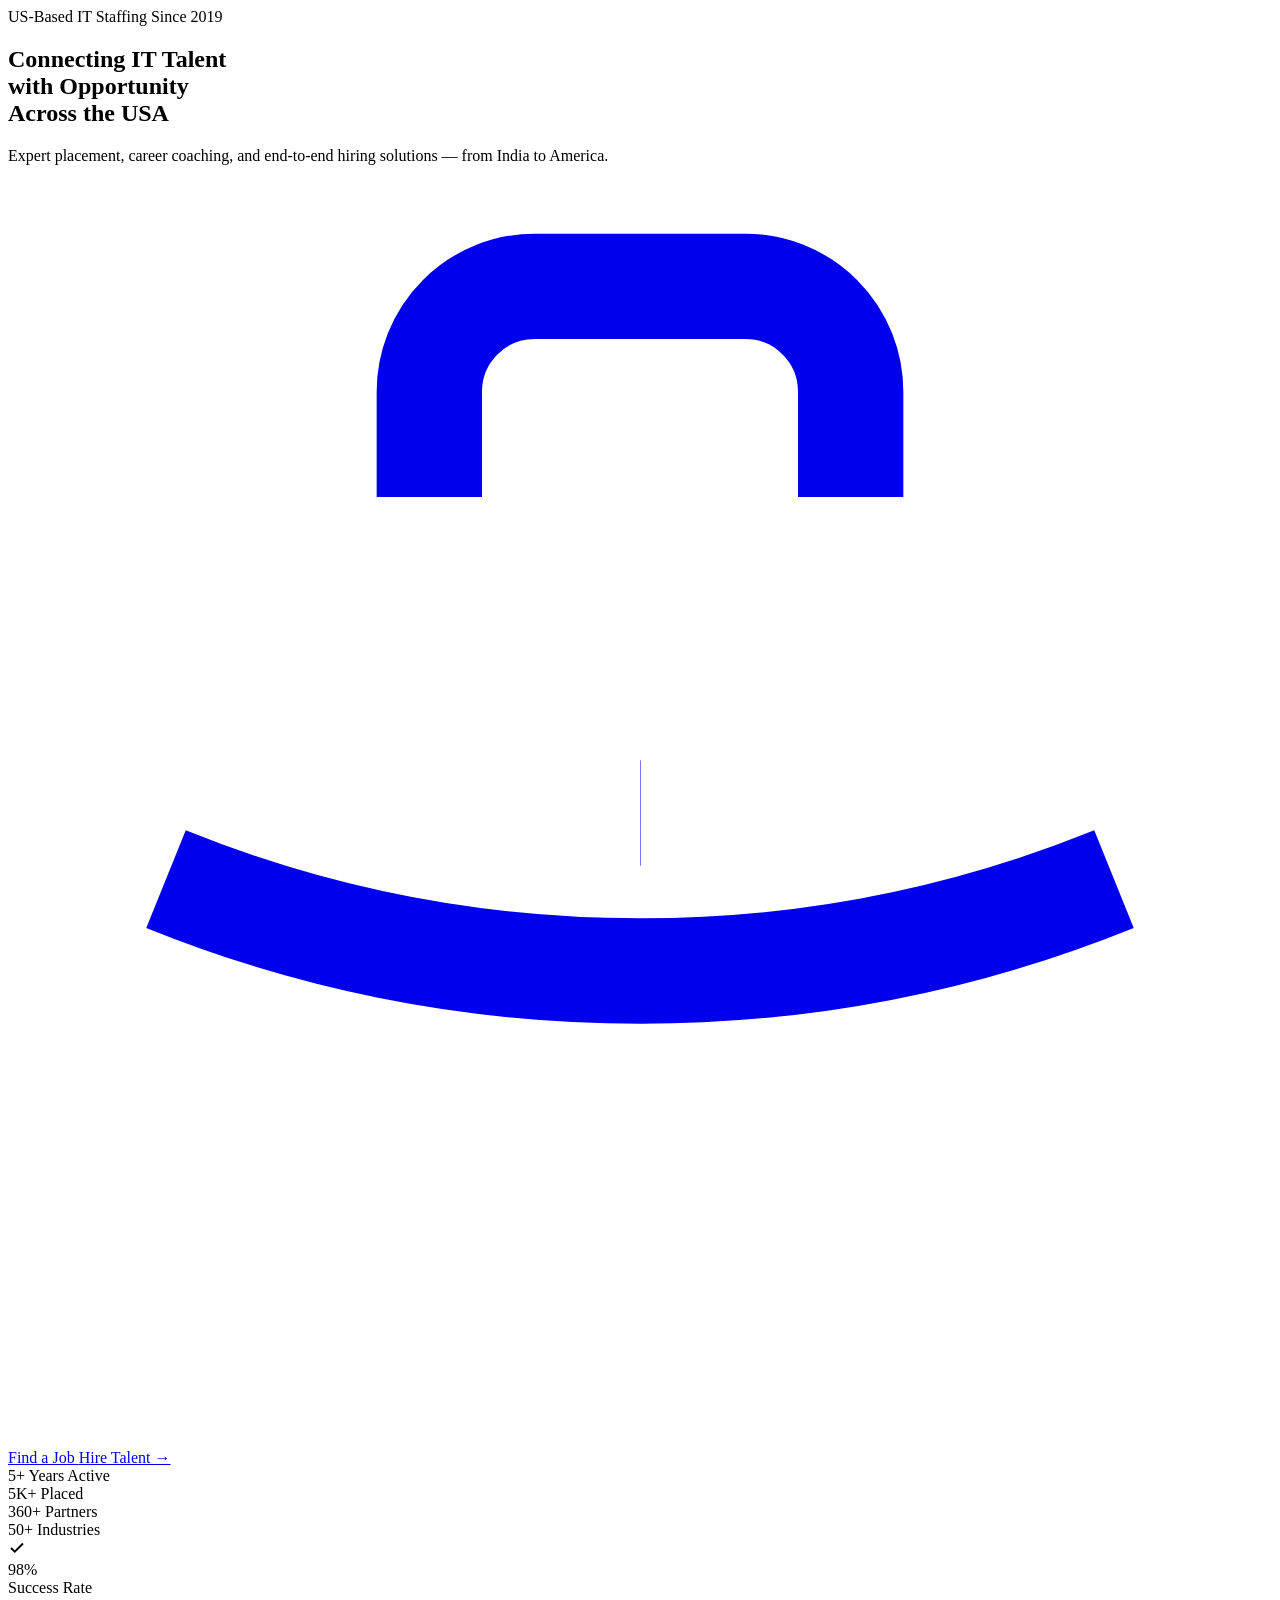
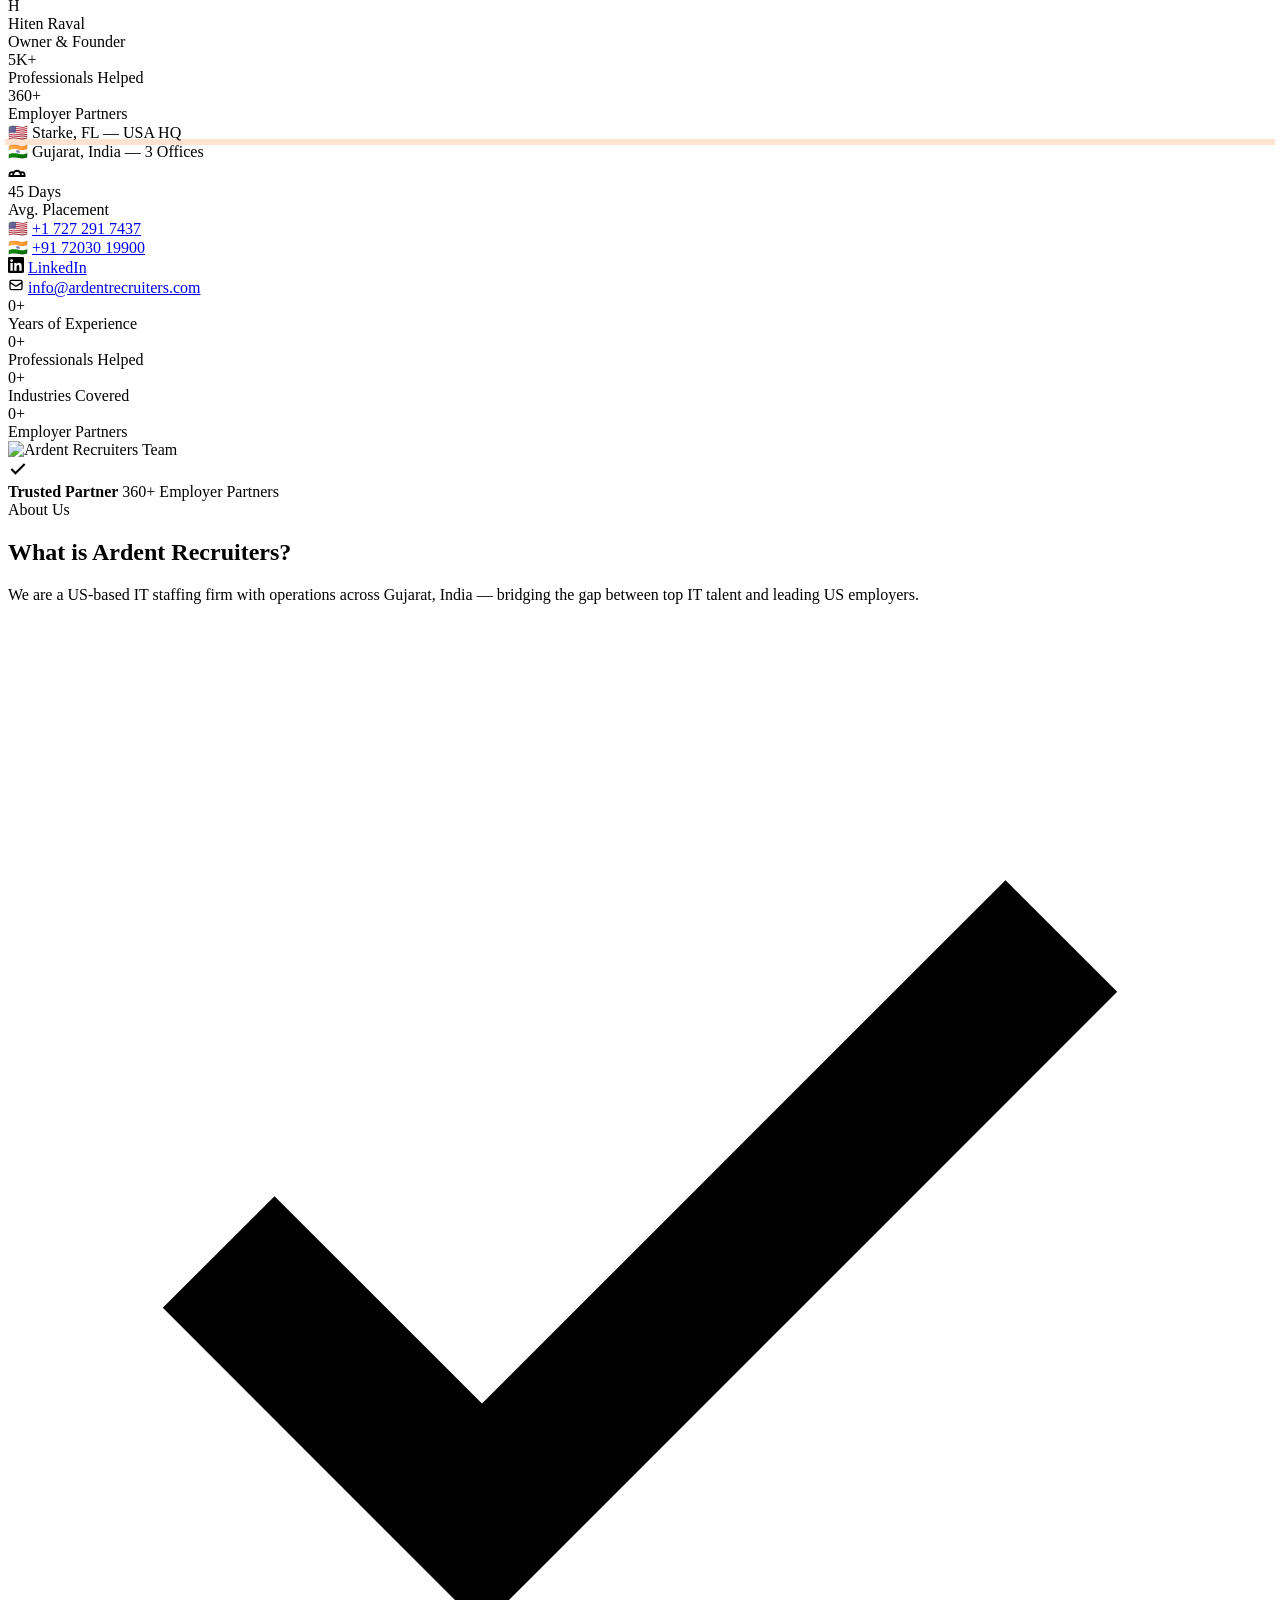
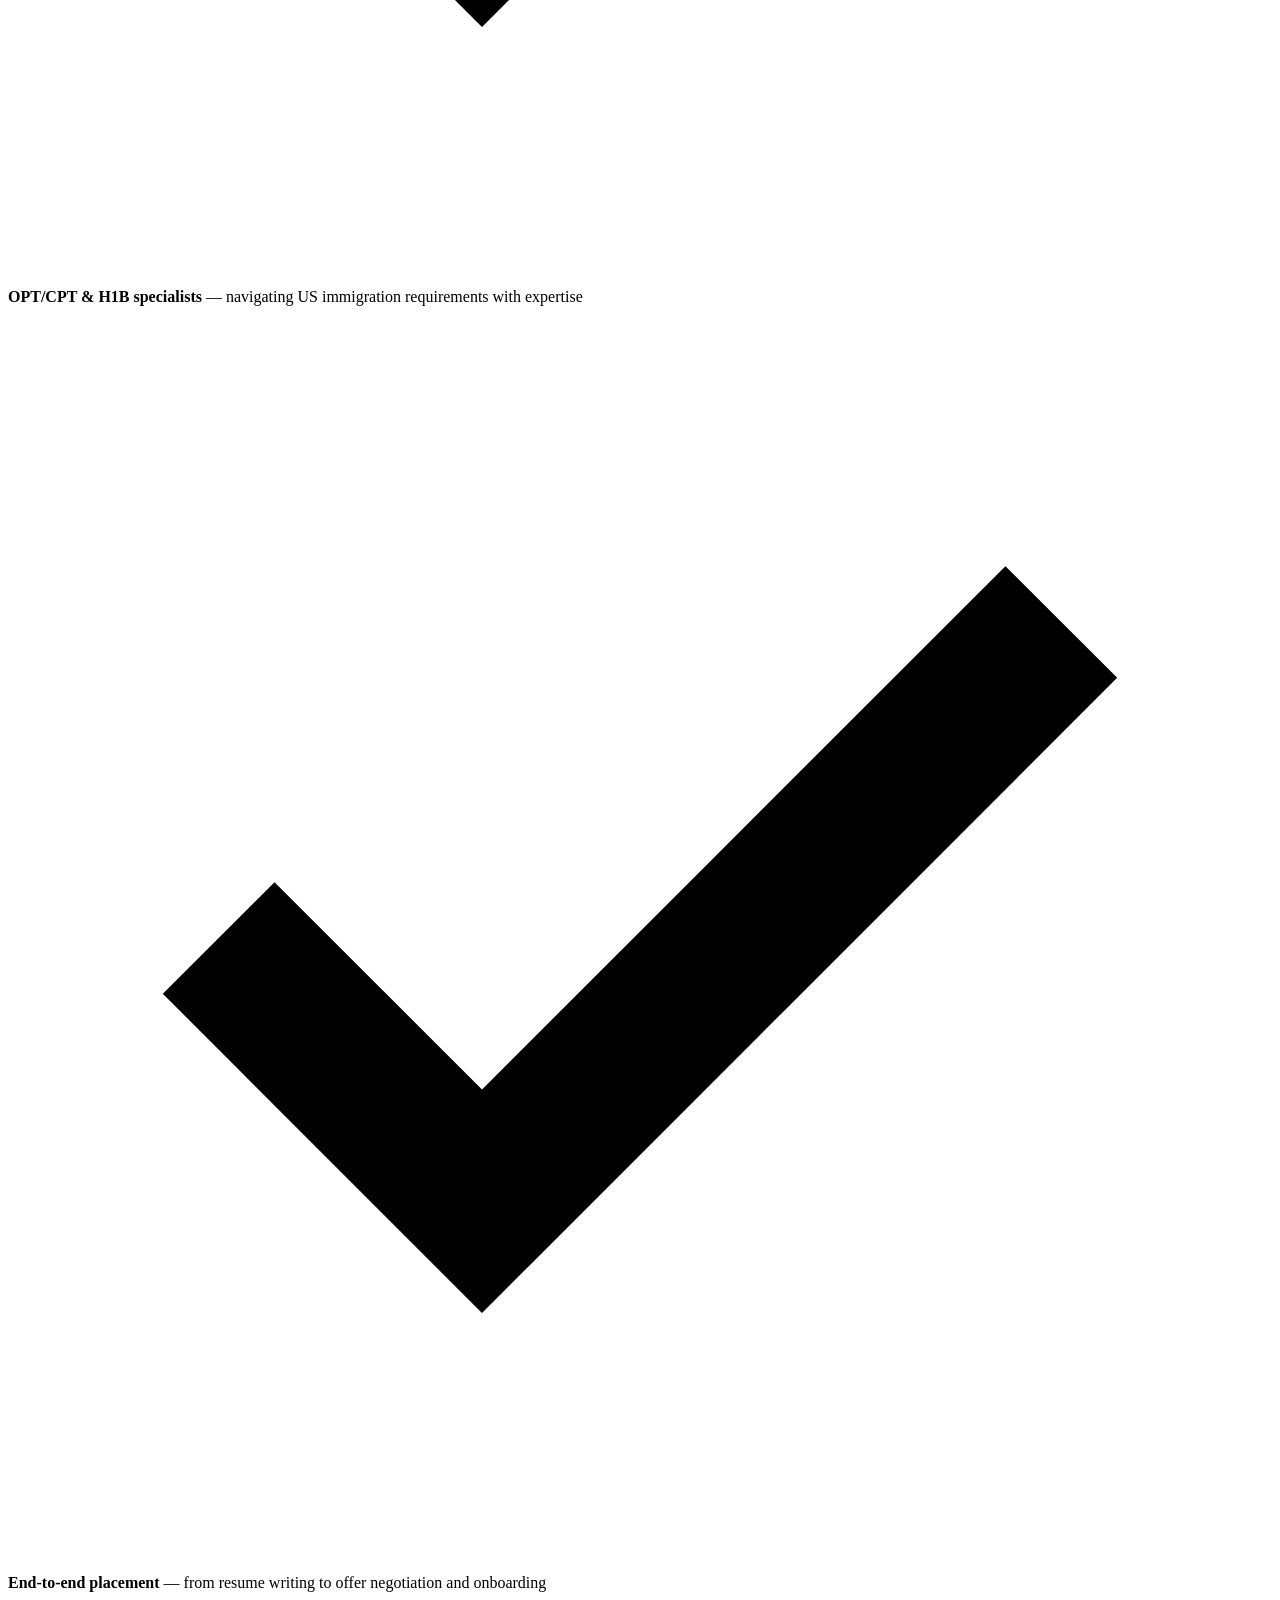
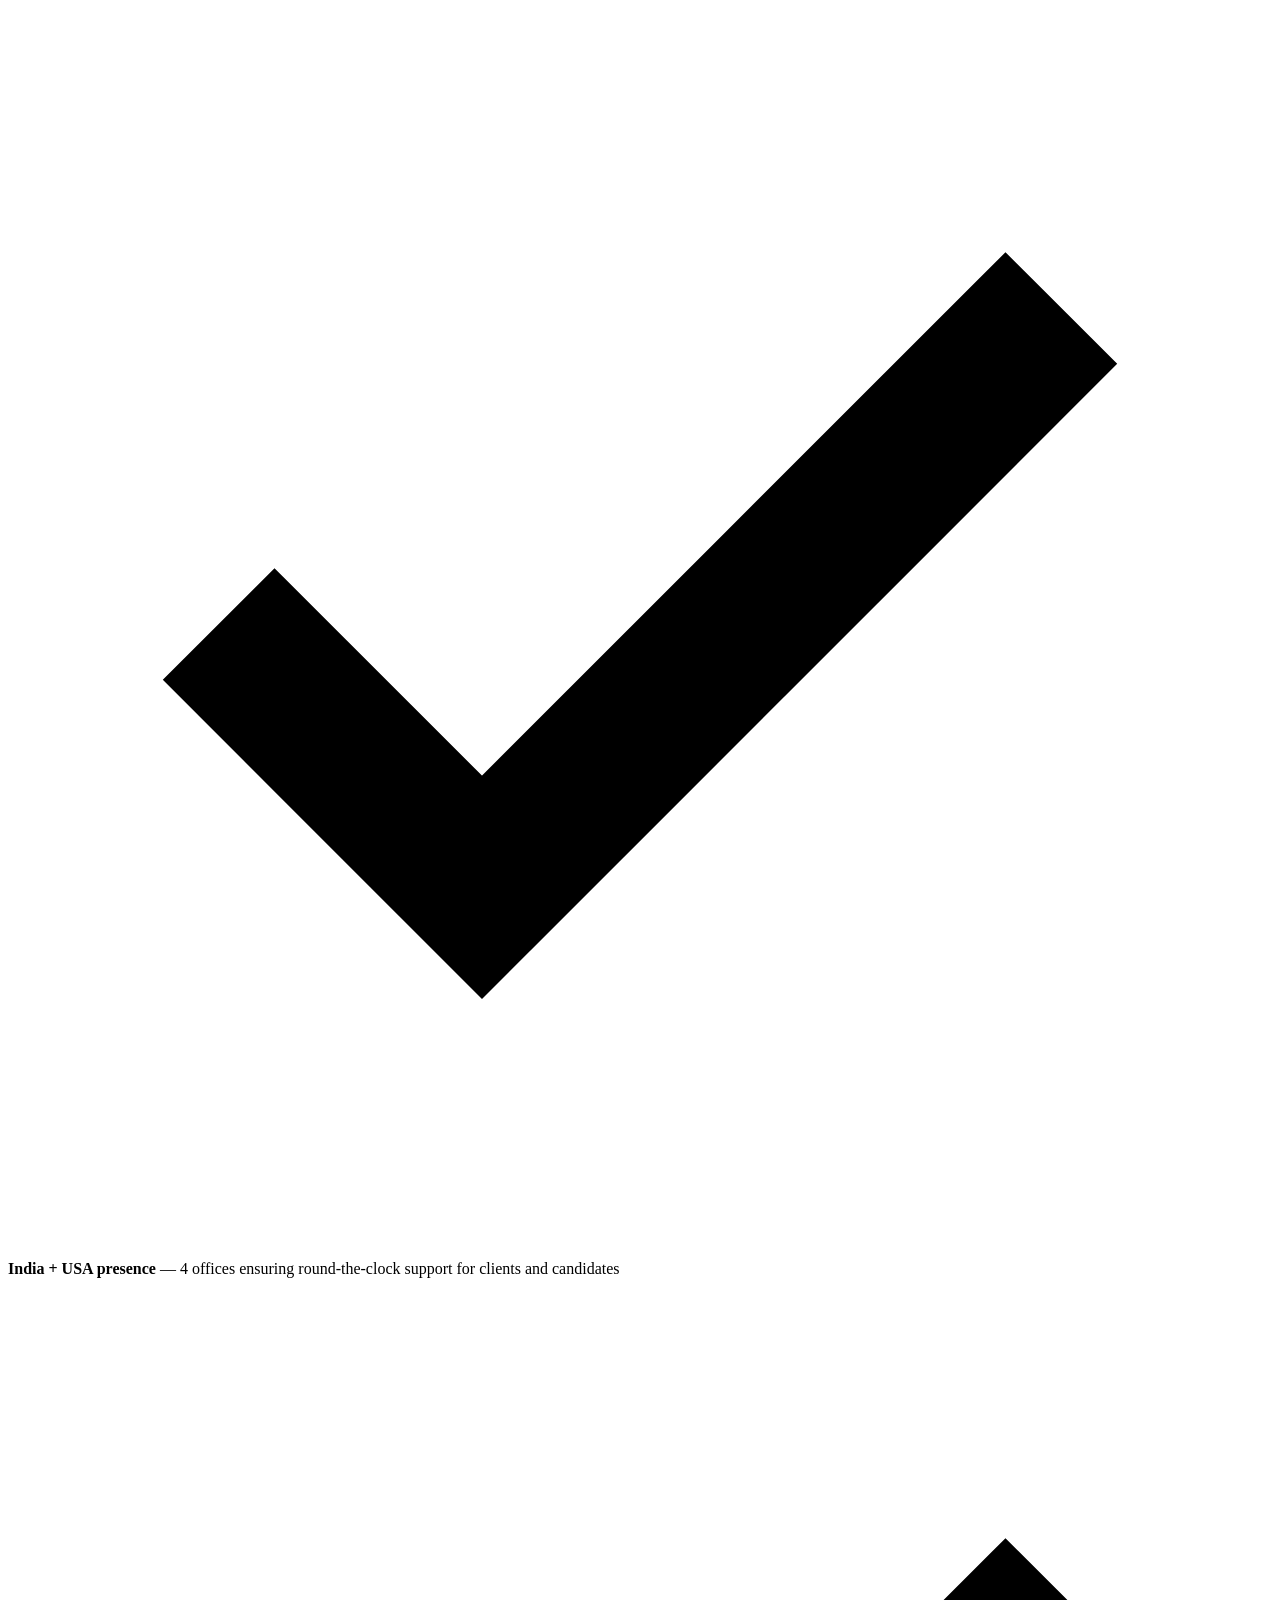
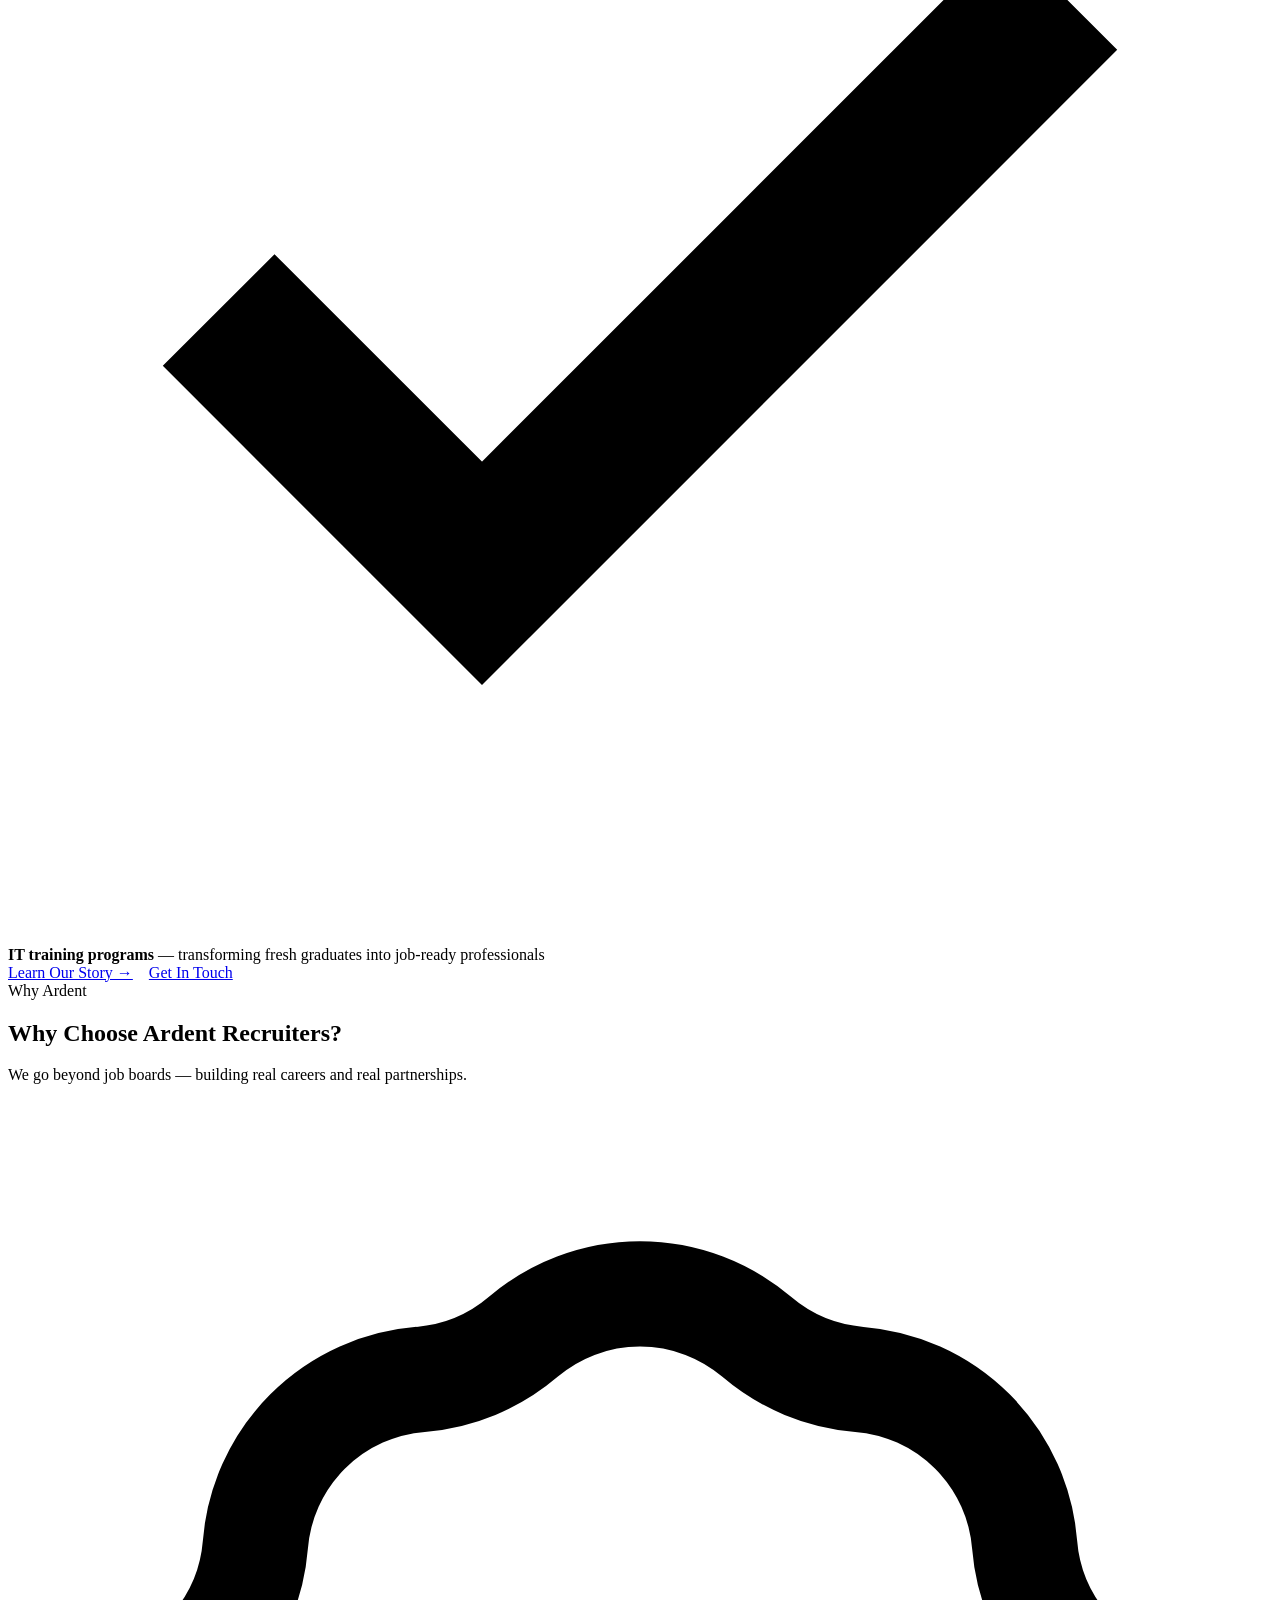
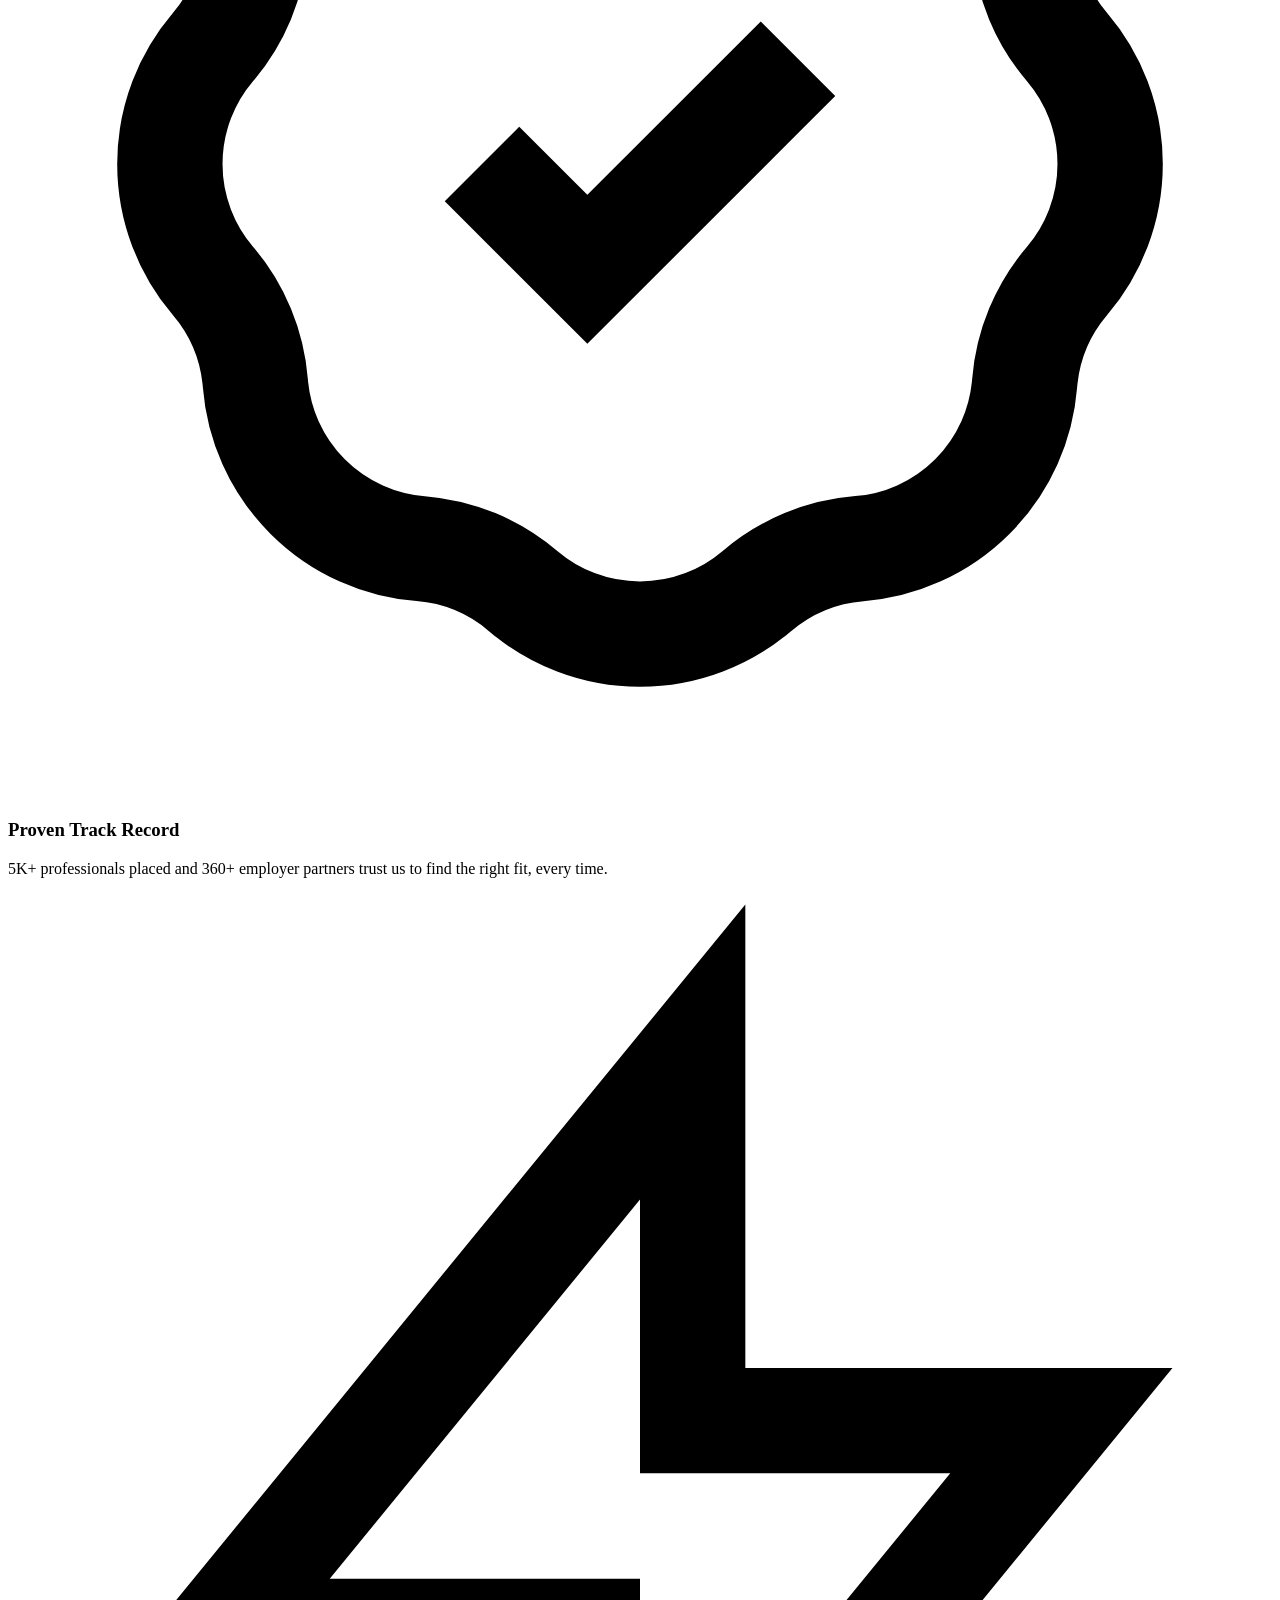
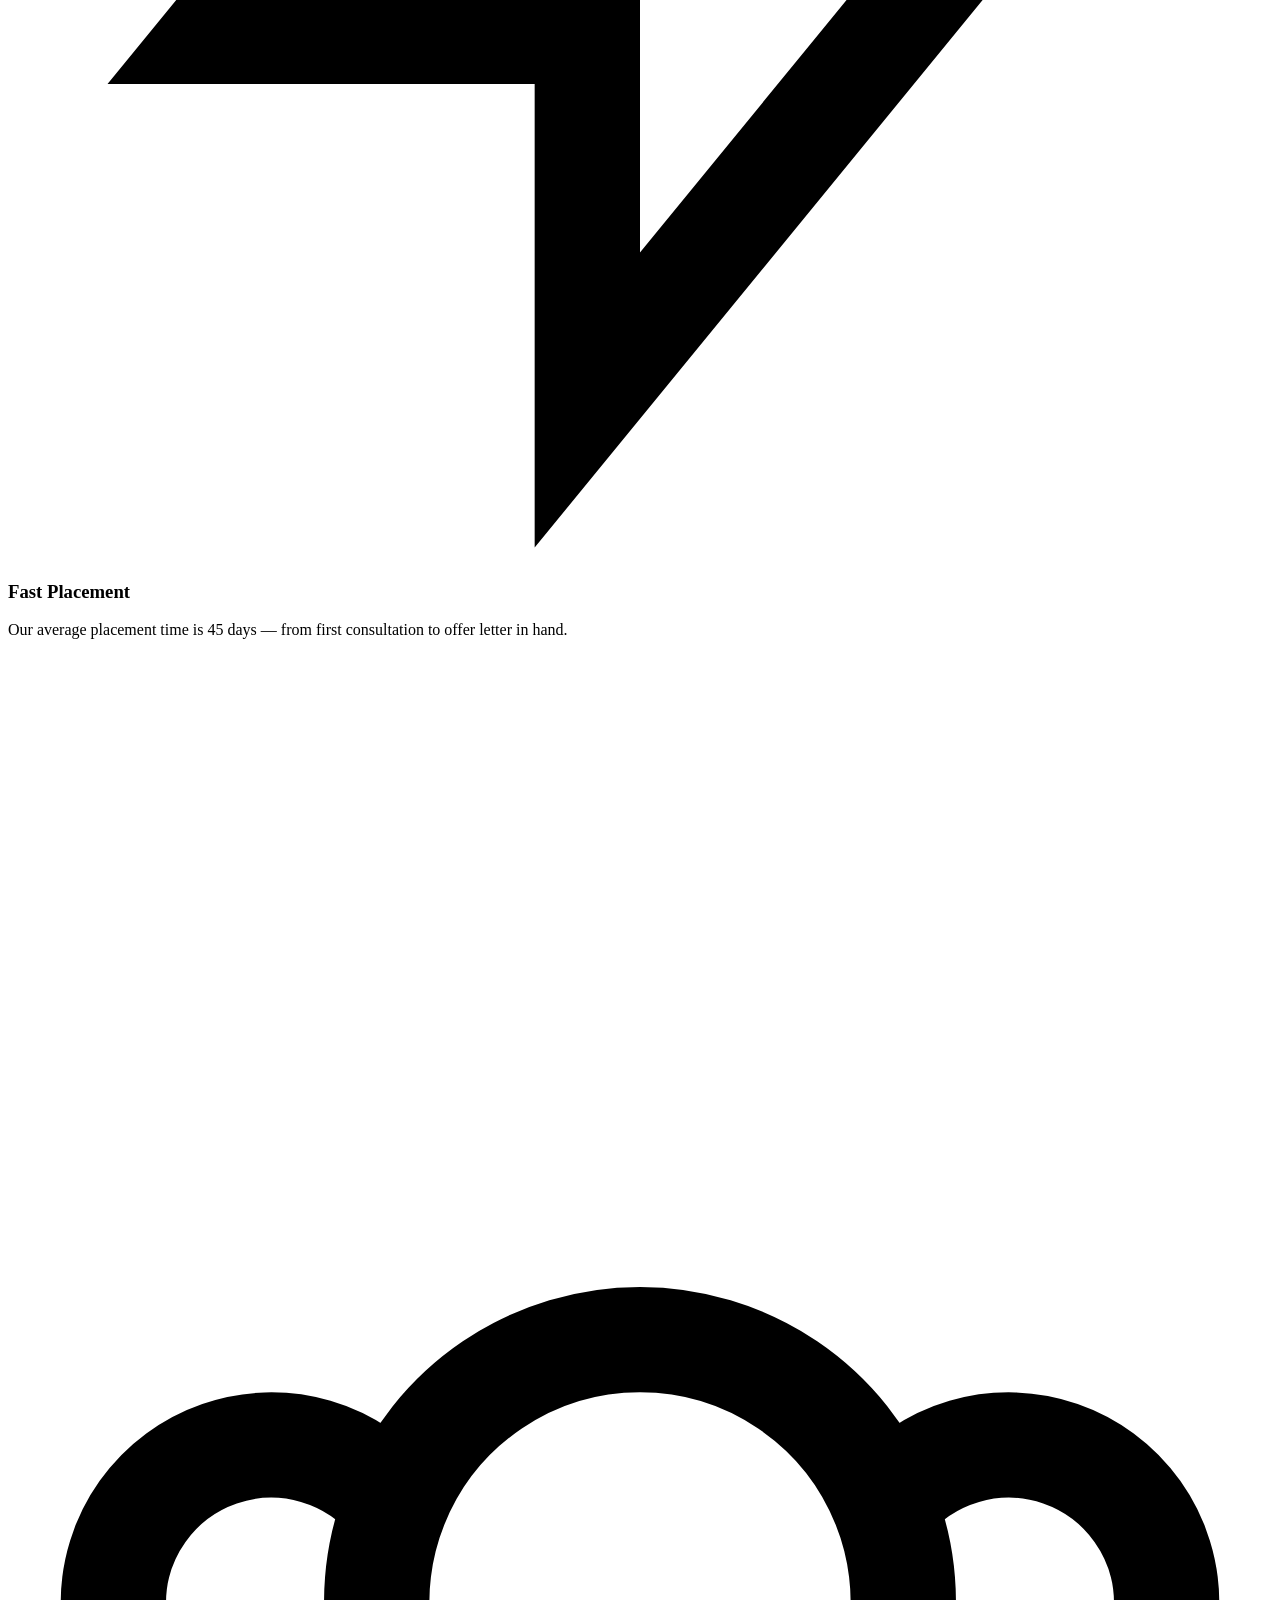
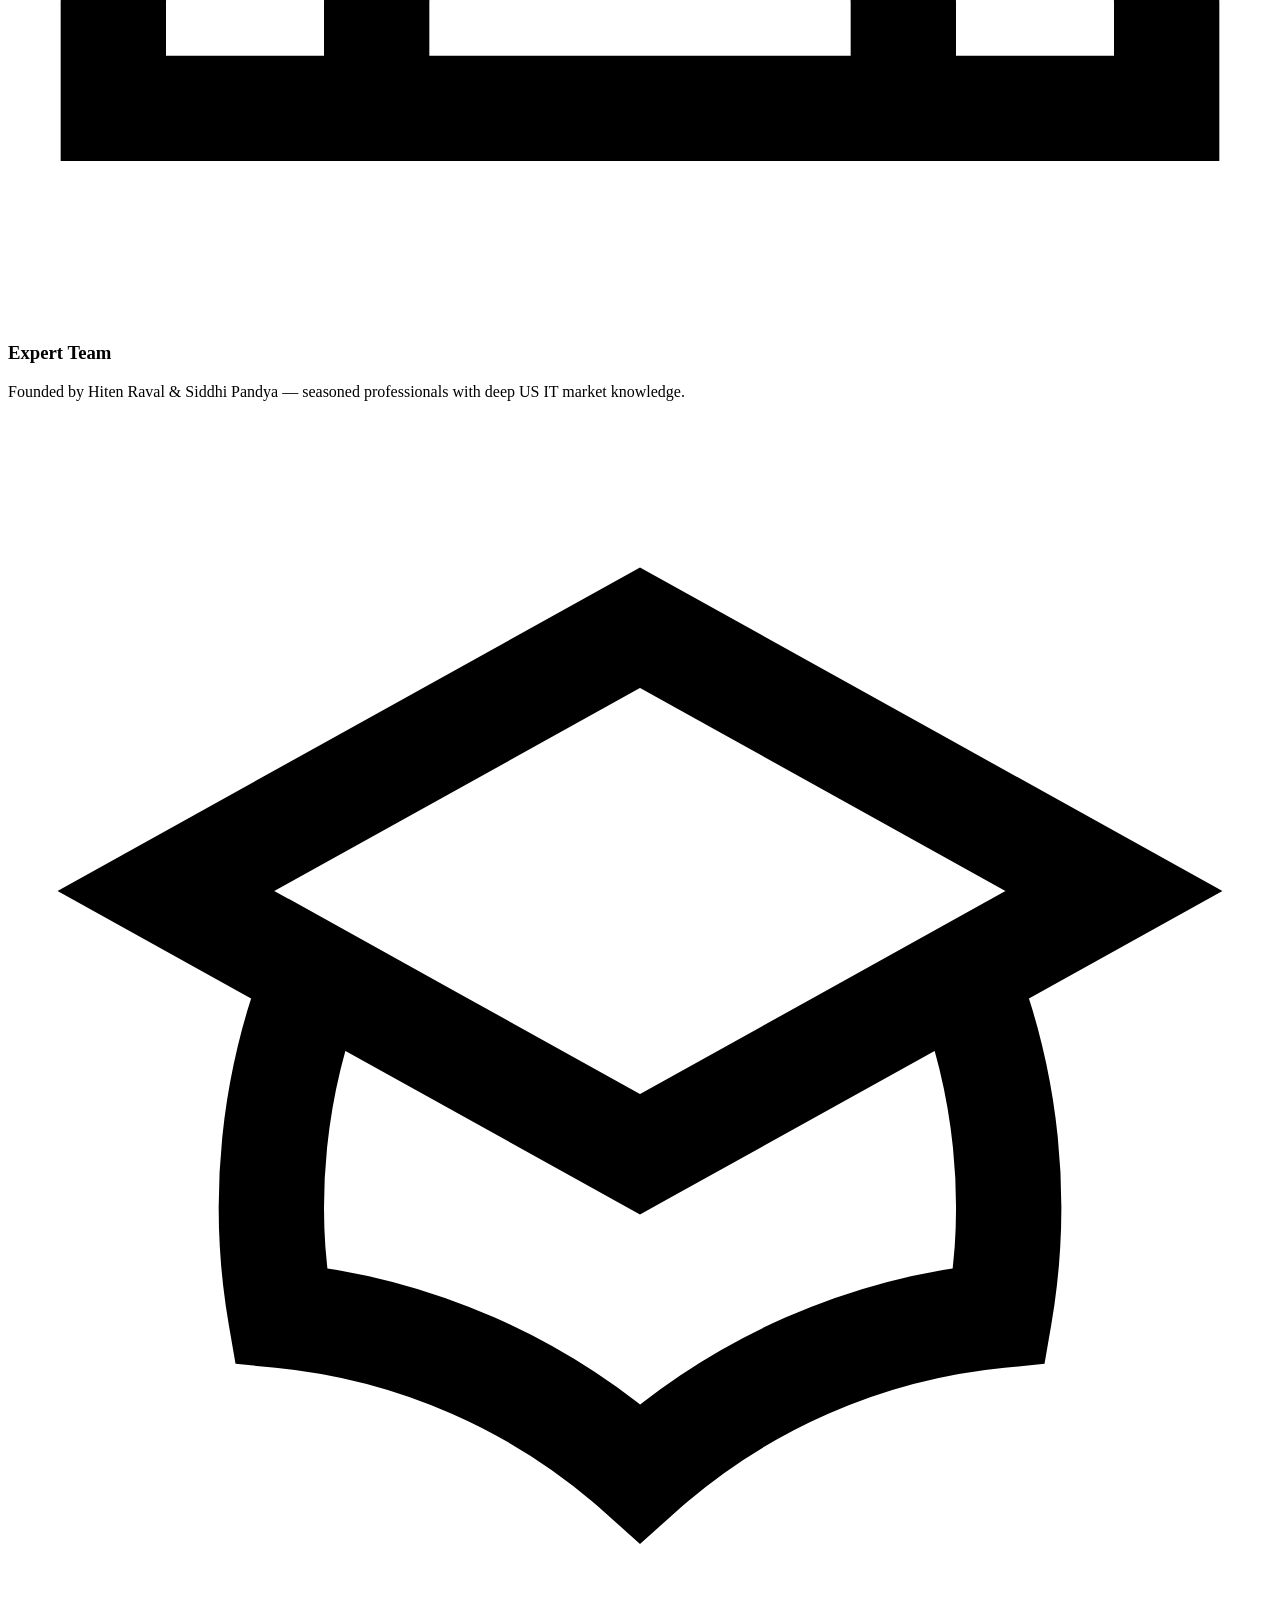
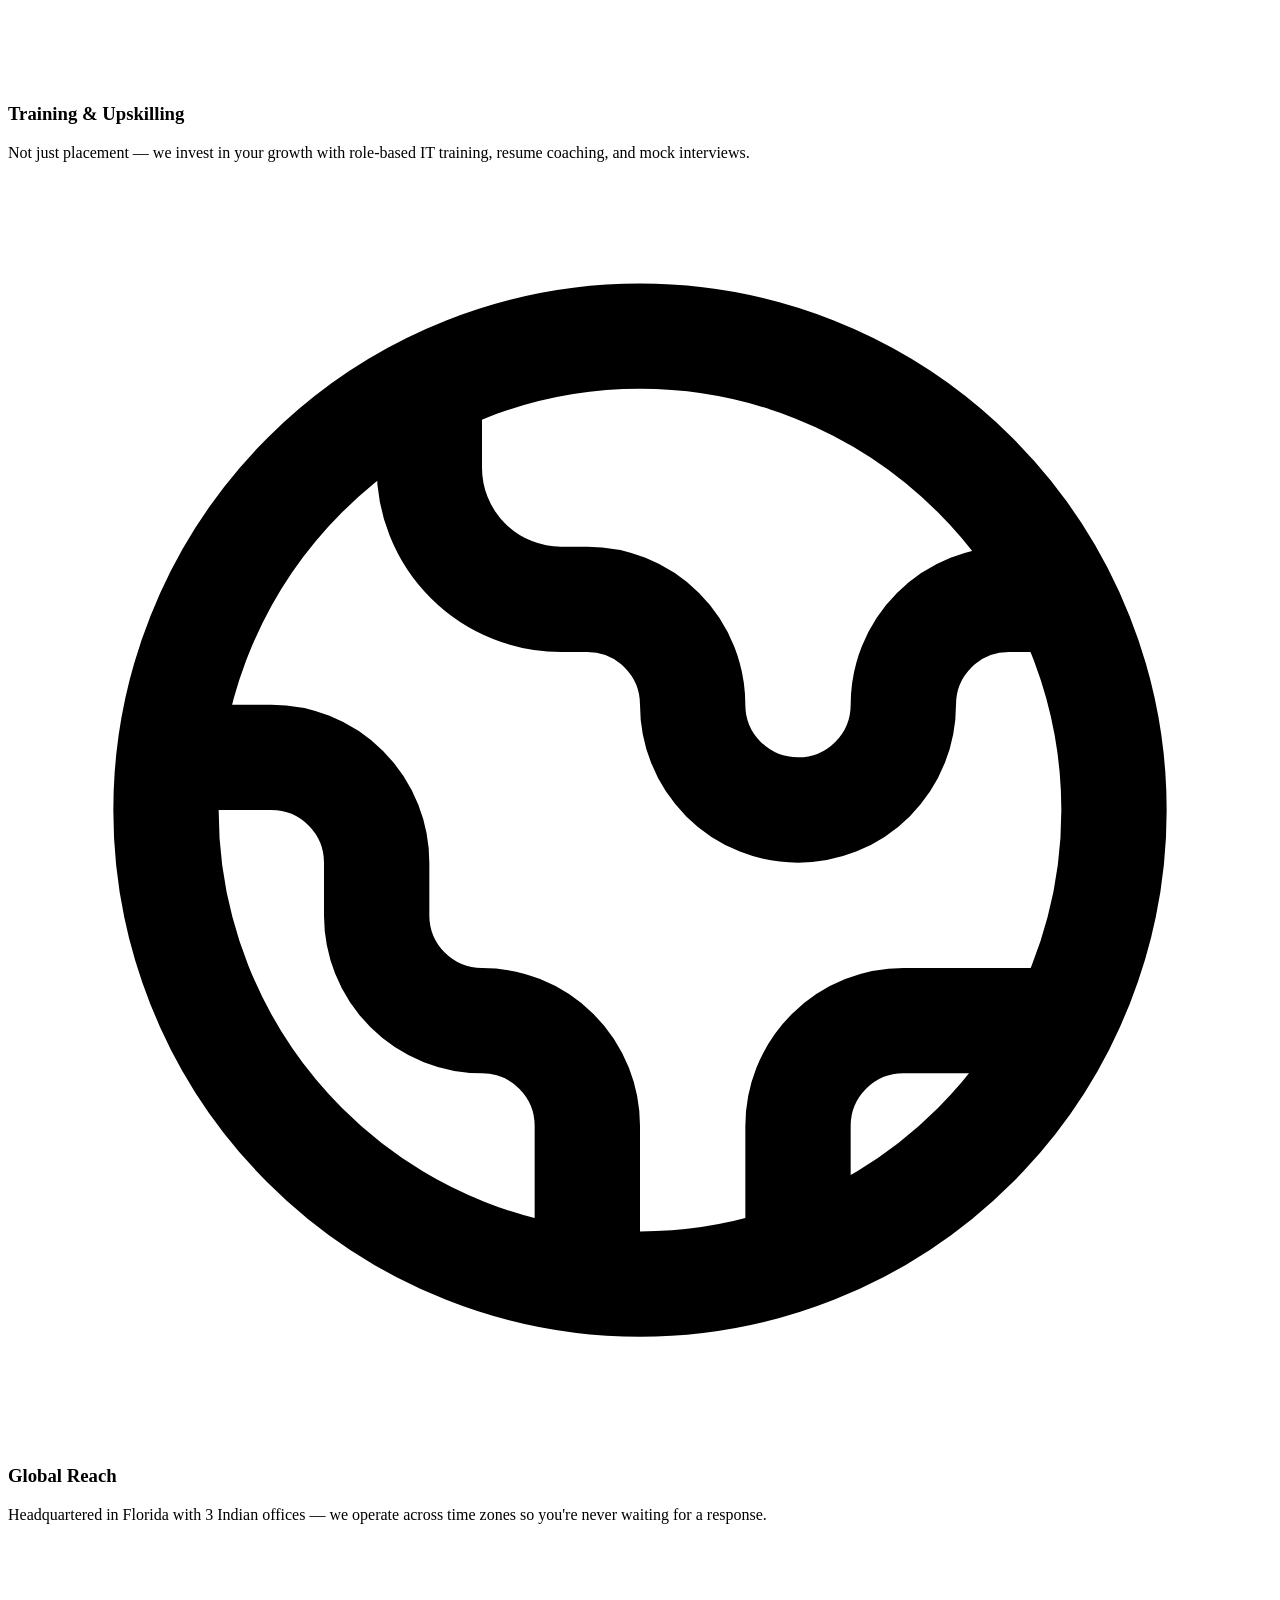
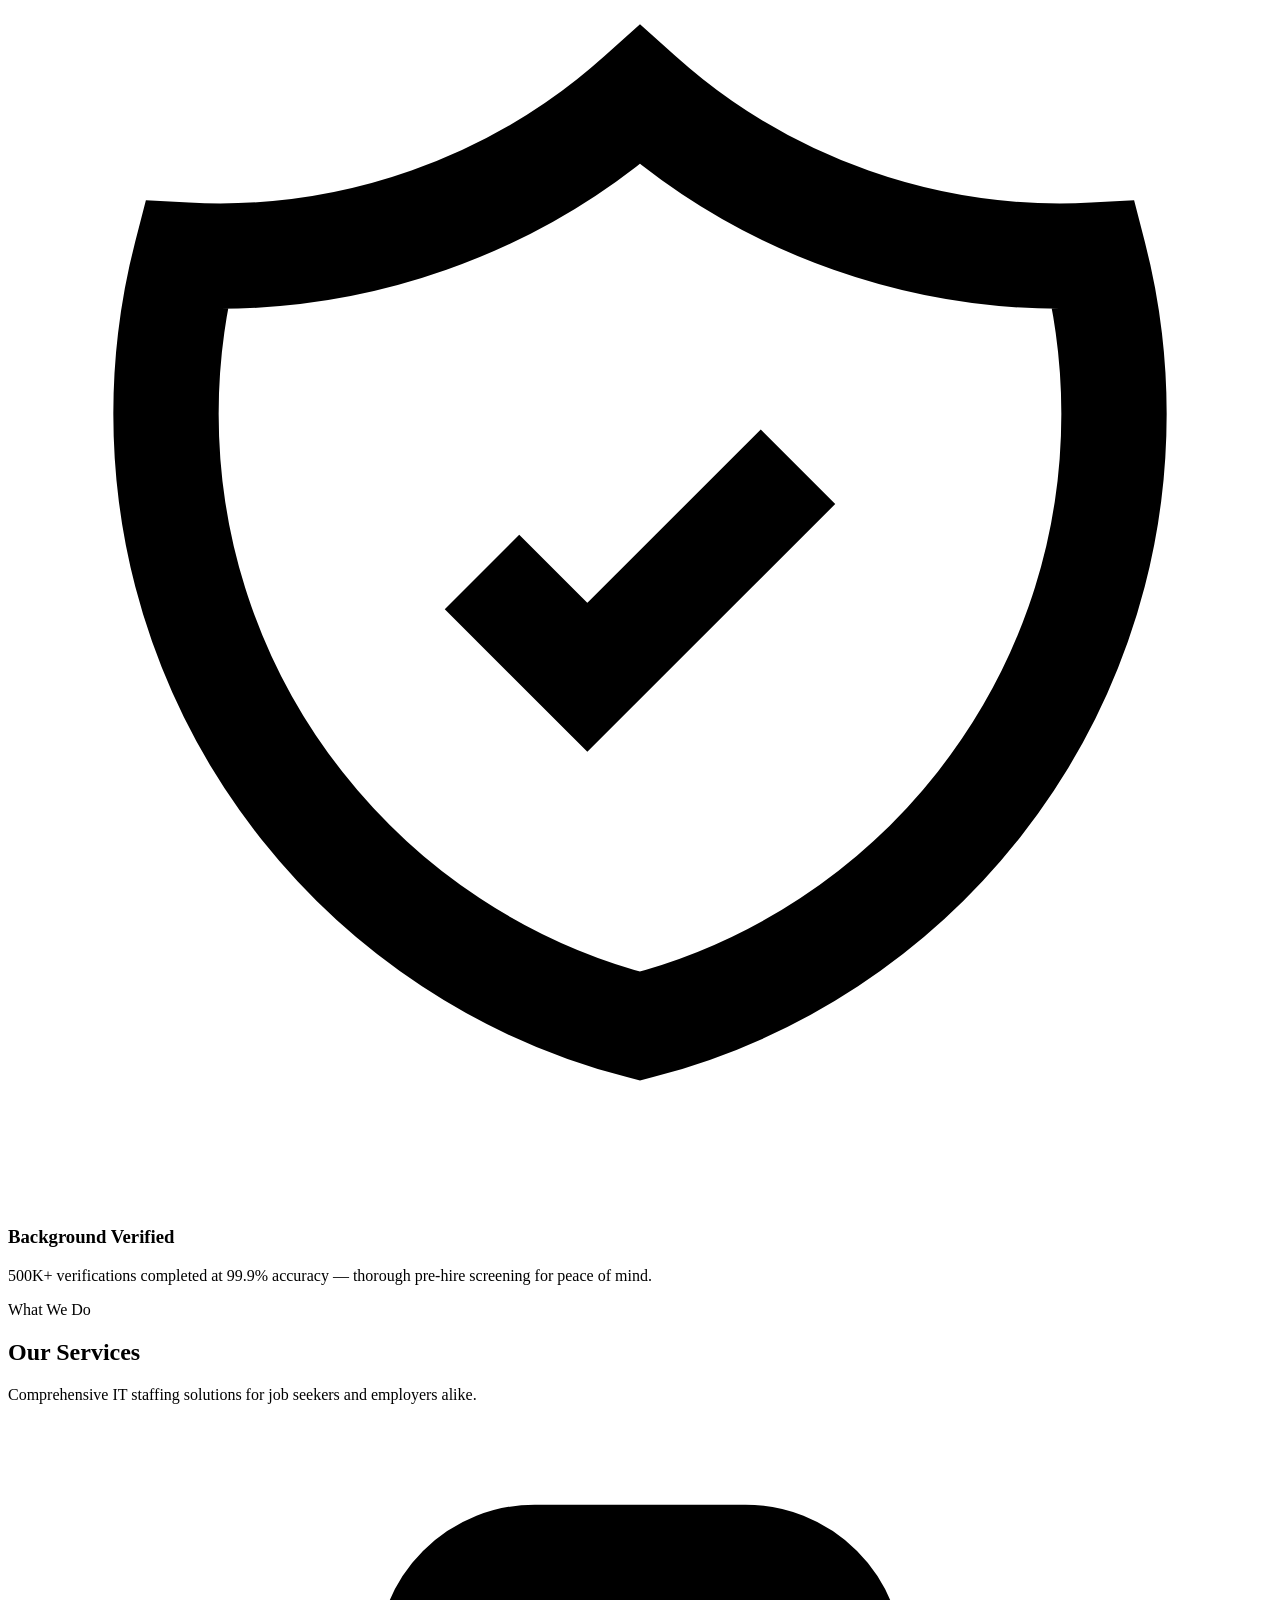
==== index.html @ 447e1a7a "Add files via upload" ====
<!DOCTYPE html>
<html lang="en">
<head>
  <meta charset="UTF-8"/>
  <meta name="viewport" content="width=device-width, initial-scale=1.0"/>
  <title>Ardent Recruiters — Connecting IT Talent with Opportunity</title>
  <meta name="description" content="US-based IT staffing firm specializing in technical recruitment, career coaching, and end-to-end hiring solutions."/>
  <link rel="preconnect" href="https://fonts.googleapis.com"/>
  <link href="https://fonts.googleapis.com/css2?family=Inter:wght@400;500;600;700;800;900&display=swap" rel="stylesheet"/>
  <link rel="stylesheet" href="css/styles.css"/>
  <link rel="stylesheet" href="css/animations.css"/>
</head>
<body>

<nav id="main-nav"></nav>

<!-- HERO -->
<section class="hero">
  <div class="hero-grid"></div>
  <div class="hero-shapes">
    <div class="hero-shape"></div>
    <div class="hero-shape"></div>
    <div class="hero-shape"></div>
  </div>
  <div class="hero-container">
    <div class="hero-content">
      <div class="hero-badge"><span></span> US-Based IT Staffing Since 2019</div>
      <h1 class="hero-title">
        Connecting <span class="highlight">IT Talent</span><br/>with Opportunity<br/>Across the USA
      </h1>
      <p class="hero-subtitle">Expert placement, career coaching, and end-to-end hiring solutions — from India to America.</p>
      <div class="hero-actions">
        <a href="job-placement.html" class="btn btn-accent btn-lg">
          <svg viewBox="0 0 24 24" fill="none" stroke="currentColor" stroke-width="2"><path d="M21 13.255A23.931 23.931 0 0112 15c-3.183 0-6.22-.62-9-1.745M16 6V4a2 2 0 00-2-2h-4a2 2 0 00-2 2v2m4 6h.01"/></svg>
          Find a Job
        </a>
        <a href="recruitment-staffing.html" class="btn btn-outline-white btn-lg">Hire Talent &rarr;</a>
      </div>
      <div class="hero-trust">
        <div class="hero-trust-item">
          <span class="hero-trust-num">5+</span>
          <span class="hero-trust-label">Years Active</span>
        </div>
        <div class="hero-trust-divider"></div>
        <div class="hero-trust-item">
          <span class="hero-trust-num">5K+</span>
          <span class="hero-trust-label">Placed</span>
        </div>
        <div class="hero-trust-divider"></div>
        <div class="hero-trust-item">
          <span class="hero-trust-num">360+</span>
          <span class="hero-trust-label">Partners</span>
        </div>
        <div class="hero-trust-divider"></div>
        <div class="hero-trust-item">
          <span class="hero-trust-num">50+</span>
          <span class="hero-trust-label">Industries</span>
        </div>
      </div>
    </div>
    <div class="hero-visual">
      <div style="position:relative">
        <div class="hero-floating-badge badge-1">
          <div class="hfb-icon green">
            <svg width="18" height="18" viewBox="0 0 24 24" fill="none" stroke="currentColor" stroke-width="2.5"><polyline points="20 6 9 17 4 12"/></svg>
          </div>
          <div class="hfb-text">
            <div class="hfb-num">98%</div>
            <div class="hfb-label">Success Rate</div>
          </div>
        </div>
        <div class="hero-card">
          <div class="hero-card-header">
            <div class="hero-card-avatar">H</div>
            <div>
              <div class="hero-card-name">Hiten Raval</div>
              <div class="hero-card-role">Owner & Founder</div>
            </div>
          </div>
          <div class="hero-card-stats">
            <div class="hero-stat-box">
              <div class="hero-stat-num">5K+</div>
              <div class="hero-stat-label">Professionals Helped</div>
            </div>
            <div class="hero-stat-box">
              <div class="hero-stat-num">360+</div>
              <div class="hero-stat-label">Employer Partners</div>
            </div>
          </div>
          <div class="hero-card-locations">
            <div class="hero-location-item">
              <div class="hero-location-dot"></div>
              <span class="hero-location-text">🇺🇸 Starke, FL — USA HQ</span>
            </div>
            <div class="hero-location-item">
              <div class="hero-location-dot" style="background:#f97316;box-shadow:0 0 0 3px rgba(249,115,22,.2)"></div>
              <span class="hero-location-text">🇮🇳 Gujarat, India — 3 Offices</span>
            </div>
          </div>
        </div>
        <div class="hero-floating-badge badge-2">
          <div class="hfb-icon blue">
            <svg width="18" height="18" viewBox="0 0 24 24" fill="none" stroke="currentColor" stroke-width="2.5"><path d="M17 20h5v-2a3 3 0 00-5.356-1.857M17 20H7m10 0v-2c0-.656-.126-1.283-.356-1.857M7 20H2v-2a3 3 0 015.356-1.857M7 20v-2c0-.656.126-1.283.356-1.857m0 0a5.002 5.002 0 019.288 0"/></svg>
          </div>
          <div class="hfb-text">
            <div class="hfb-num">45 Days</div>
            <div class="hfb-label">Avg. Placement</div>
          </div>
        </div>
      </div>
    </div>
  </div>
</section>

<!-- LOCATION STRIP -->
<div class="location-strip">
  <div class="container">
    <div class="location-strip-inner">
      <div class="location-item">
        <span>🇺🇸</span>
        <a href="tel:+17272917437">+1 727 291 7437</a>
      </div>
      <div class="location-divider"></div>
      <div class="location-item">
        <span>🇮🇳</span>
        <a href="tel:+917203019900">+91 72030 19900</a>
      </div>
      <div class="location-divider"></div>
      <div class="location-item">
        <svg width="16" height="16" viewBox="0 0 24 24" fill="currentColor"><path d="M20.447 20.452h-3.554v-5.569c0-1.328-.027-3.037-1.852-3.037-1.853 0-2.136 1.445-2.136 2.939v5.667H9.351V9h3.414v1.561h.046c.477-.9 1.637-1.85 3.37-1.85 3.601 0 4.267 2.37 4.267 5.455v6.286zM5.337 7.433a2.062 2.062 0 01-2.063-2.065 2.064 2.064 0 112.063 2.065zm1.782 13.019H3.555V9h3.564v11.452zM22.225 0H1.771C.792 0 0 .774 0 1.729v20.542C0 23.227.792 24 1.771 24h20.451C23.2 24 24 23.227 24 22.271V1.729C24 .774 23.2 0 22.222 0h.003z"/></svg>
        <a href="https://www.linkedin.com/company/ardent-recruiters" target="_blank">LinkedIn</a>
      </div>
      <div class="location-divider"></div>
      <div class="location-item">
        <svg width="16" height="16" viewBox="0 0 24 24" fill="none" stroke="currentColor" stroke-width="2"><path d="M3 8l7.89 5.26a2 2 0 002.22 0L21 8M5 19h14a2 2 0 002-2V7a2 2 0 00-2-2H5a2 2 0 00-2 2v10a2 2 0 002 2z"/></svg>
        <a href="mailto:info@ardentrecruiters.com">info@ardentrecruiters.com</a>
      </div>
    </div>
  </div>
</div>

<!-- STATS BAR -->
<div class="stats-bar">
  <div class="container">
    <div class="stats-grid">
      <div class="stat-item reveal">
        <div class="stat-num" data-target="5" data-suffix="+" >0+</div>
        <div class="stat-label">Years of Experience</div>
      </div>
      <div class="stat-item reveal reveal-delay-1">
        <div class="stat-num" data-target="5000" data-suffix="+">0+</div>
        <div class="stat-label">Professionals Helped</div>
      </div>
      <div class="stat-item reveal reveal-delay-2">
        <div class="stat-num" data-target="50" data-suffix="+">0+</div>
        <div class="stat-label">Industries Covered</div>
      </div>
      <div class="stat-item reveal reveal-delay-3">
        <div class="stat-num" data-target="360" data-suffix="+">0+</div>
        <div class="stat-label">Employer Partners</div>
      </div>
    </div>
  </div>
</div>

<!-- ABOUT SECTION -->
<section class="section bg-white">
  <div class="container">
    <div class="about-grid">
      <div class="about-img-wrap reveal">
        <img src="https://images.unsplash.com/photo-1600880292203-757bb62b4baf?w=800&q=80" alt="Ardent Recruiters Team"/>
        <div class="about-img-badge">
          <div class="about-img-badge-icon">
            <svg width="20" height="20" viewBox="0 0 24 24" fill="none" stroke="currentColor" stroke-width="2.5"><polyline points="20 6 9 17 4 12"/></svg>
          </div>
          <div class="about-img-badge-text">
            <strong>Trusted Partner</strong>
            <span>360+ Employer Partners</span>
          </div>
        </div>
      </div>
      <div class="about-content reveal reveal-delay-2">
        <span class="section-label">About Us</span>
        <h2 class="section-title">What is <span>Ardent Recruiters</span>?</h2>
        <p class="section-subtitle">We are a US-based IT staffing firm with operations across Gujarat, India — bridging the gap between top IT talent and leading US employers.</p>
        <div class="about-checklist">
          <div class="check-item">
            <div class="check-icon"><svg viewBox="0 0 24 24" fill="none" stroke="currentColor" stroke-width="3"><polyline points="20 6 9 17 4 12"/></svg></div>
            <div class="check-text"><strong>OPT/CPT & H1B specialists</strong> — navigating US immigration requirements with expertise</div>
          </div>
          <div class="check-item">
            <div class="check-icon"><svg viewBox="0 0 24 24" fill="none" stroke="currentColor" stroke-width="3"><polyline points="20 6 9 17 4 12"/></svg></div>
            <div class="check-text"><strong>End-to-end placement</strong> — from resume writing to offer negotiation and onboarding</div>
          </div>
          <div class="check-item">
            <div class="check-icon"><svg viewBox="0 0 24 24" fill="none" stroke="currentColor" stroke-width="3"><polyline points="20 6 9 17 4 12"/></svg></div>
            <div class="check-text"><strong>India + USA presence</strong> — 4 offices ensuring round-the-clock support for clients and candidates</div>
          </div>
          <div class="check-item">
            <div class="check-icon"><svg viewBox="0 0 24 24" fill="none" stroke="currentColor" stroke-width="3"><polyline points="20 6 9 17 4 12"/></svg></div>
            <div class="check-text"><strong>IT training programs</strong> — transforming fresh graduates into job-ready professionals</div>
          </div>
        </div>
        <div style="display:flex;gap:1rem;flex-wrap:wrap">
          <a href="about.html" class="btn btn-primary">Learn Our Story &rarr;</a>
          <a href="contact.html" class="btn btn-outline">Get In Touch</a>
        </div>
      </div>
    </div>
  </div>
</section>

<!-- WHY CHOOSE US -->
<section class="section bg-gray">
  <div class="container">
    <div class="text-center" style="margin-bottom:3rem">
      <span class="section-label reveal">Why Ardent</span>
      <h2 class="section-title reveal reveal-delay-1">Why Choose <span>Ardent Recruiters?</span></h2>
      <p class="section-subtitle reveal reveal-delay-2">We go beyond job boards — building real careers and real partnerships.</p>
    </div>
    <div class="features-grid stagger-children">
      <div class="feature-item">
        <div class="feature-icon"><svg viewBox="0 0 24 24" fill="none" stroke="currentColor" stroke-width="2"><path d="M9 12l2 2 4-4M7.835 4.697a3.42 3.42 0 001.946-.806 3.42 3.42 0 014.438 0 3.42 3.42 0 001.946.806 3.42 3.42 0 013.138 3.138 3.42 3.42 0 00.806 1.946 3.42 3.42 0 010 4.438 3.42 3.42 0 00-.806 1.946 3.42 3.42 0 01-3.138 3.138 3.42 3.42 0 00-1.946.806 3.42 3.42 0 01-4.438 0 3.42 3.42 0 00-1.946-.806 3.42 3.42 0 01-3.138-3.138 3.42 3.42 0 00-.806-1.946 3.42 3.42 0 010-4.438 3.42 3.42 0 00.806-1.946 3.42 3.42 0 013.138-3.138z"/></svg></div>
        <div class="feature-content"><h3>Proven Track Record</h3><p>5K+ professionals placed and 360+ employer partners trust us to find the right fit, every time.</p></div>
      </div>
      <div class="feature-item">
        <div class="feature-icon"><svg viewBox="0 0 24 24" fill="none" stroke="currentColor" stroke-width="2"><path d="M13 10V3L4 14h7v7l9-11h-7z"/></svg></div>
        <div class="feature-content"><h3>Fast Placement</h3><p>Our average placement time is 45 days — from first consultation to offer letter in hand.</p></div>
      </div>
      <div class="feature-item">
        <div class="feature-icon"><svg viewBox="0 0 24 24" fill="none" stroke="currentColor" stroke-width="2"><path d="M17 20h5v-2a3 3 0 00-5.356-1.857M17 20H7m10 0v-2c0-.656-.126-1.283-.356-1.857M7 20H2v-2a3 3 0 015.356-1.857M7 20v-2c0-.656.126-1.283.356-1.857m0 0a5.002 5.002 0 019.288 0"/></svg></div>
        <div class="feature-content"><h3>Expert Team</h3><p>Founded by Hiten Raval & Siddhi Pandya — seasoned professionals with deep US IT market knowledge.</p></div>
      </div>
      <div class="feature-item">
        <div class="feature-icon"><svg viewBox="0 0 24 24" fill="none" stroke="currentColor" stroke-width="2"><path d="M12 14l9-5-9-5-9 5 9 5zm0 0l6.16-3.422a12.083 12.083 0 01.665 6.479A11.952 11.952 0 0012 20.055a11.952 11.952 0 00-6.824-2.998 12.078 12.078 0 01.665-6.479L12 14z"/></svg></div>
        <div class="feature-content"><h3>Training & Upskilling</h3><p>Not just placement — we invest in your growth with role-based IT training, resume coaching, and mock interviews.</p></div>
      </div>
      <div class="feature-item">
        <div class="feature-icon"><svg viewBox="0 0 24 24" fill="none" stroke="currentColor" stroke-width="2"><path d="M3.055 11H5a2 2 0 012 2v1a2 2 0 002 2 2 2 0 012 2v2.945M8 3.935V5.5A2.5 2.5 0 0010.5 8h.5a2 2 0 012 2 2 2 0 104 0 2 2 0 012-2h1.064M15 20.488V18a2 2 0 012-2h3.064M21 12a9 9 0 11-18 0 9 9 0 0118 0z"/></svg></div>
        <div class="feature-content"><h3>Global Reach</h3><p>Headquartered in Florida with 3 Indian offices — we operate across time zones so you're never waiting for a response.</p></div>
      </div>
      <div class="feature-item">
        <div class="feature-icon"><svg viewBox="0 0 24 24" fill="none" stroke="currentColor" stroke-width="2"><path d="M9 12l2 2 4-4m5.618-4.016A11.955 11.955 0 0112 2.944a11.955 11.955 0 01-8.618 3.04A12.02 12.02 0 003 9c0 5.591 3.824 10.29 9 11.622 5.176-1.332 9-6.03 9-11.622 0-1.042-.133-2.052-.382-3.016z"/></svg></div>
        <div class="feature-content"><h3>Background Verified</h3><p>500K+ verifications completed at 99.9% accuracy — thorough pre-hire screening for peace of mind.</p></div>
      </div>
    </div>
  </div>
</section>

<!-- SERVICES -->
<section class="section bg-white">
  <div class="container">
    <div class="text-center" style="margin-bottom:3rem">
      <span class="section-label reveal">What We Do</span>
      <h2 class="section-title reveal reveal-delay-1">Our <span>Services</span></h2>
      <p class="section-subtitle reveal reveal-delay-2">Comprehensive IT staffing solutions for job seekers and employers alike.</p>
    </div>
    <div class="services-grid">
      <div class="service-card reveal">
        <div class="card-icon blue"><svg viewBox="0 0 24 24" fill="none" stroke="currentColor" stroke-width="2"><path d="M21 13.255A23.931 23.931 0 0112 15c-3.183 0-6.22-.62-9-1.745M16 6V4a2 2 0 00-2-2h-4a2 2 0 00-2 2v2m4 6h.01M5 20h14a2 2 0 002-2V8a2 2 0 00-2-2H5a2 2 0 00-2 2v10a2 2 0 002 2z"/></svg></div>
        <h3>Job Placement</h3>
        <p>Turning jobless graduates into job-ready professionals. Resume writing, interview coaching, and full-time placement support.</p>
        <a href="job-placement.html" class="service-card-link">Learn More <svg viewBox="0 0 24 24" fill="none" stroke="currentColor" stroke-width="2.5" width="16" height="16"><path d="M5 12h14M12 5l7 7-7 7"/></svg></a>
      </div>
      <div class="service-card reveal reveal-delay-1">
        <div class="card-icon purple"><svg viewBox="0 0 24 24" fill="none" stroke="currentColor" stroke-width="2"><path d="M17 20h5v-2a3 3 0 00-5.356-1.857M17 20H7m10 0v-2c0-.656-.126-1.283-.356-1.857M7 20H2v-2a3 3 0 015.356-1.857M7 20v-2c0-.656.126-1.283.356-1.857m0 0a5.002 5.002 0 019.288 0"/></svg></div>
        <h3>Recruitment & Staffing</h3>
        <p>Your behind-the-scenes hiring partner. We source, screen, and deliver top candidates so you focus on running your business.</p>
        <a href="recruitment-staffing.html" class="service-card-link">Learn More <svg viewBox="0 0 24 24" fill="none" stroke="currentColor" stroke-width="2.5" width="16" height="16"><path d="M5 12h14M12 5l7 7-7 7"/></svg></a>
      </div>
      <div class="service-card reveal reveal-delay-2">
        <div class="card-icon orange"><svg viewBox="0 0 24 24" fill="none" stroke="currentColor" stroke-width="2"><path d="M12 14l9-5-9-5-9 5 9 5zm0 0l6.16-3.422a12.083 12.083 0 01.665 6.479A11.952 11.952 0 0012 20.055a11.952 11.952 0 00-6.824-2.998 12.078 12.078 0 01.665-6.479L12 14z"/></svg></div>
        <h3>IT Training</h3>
        <p>Not just training — job-ready transformation. Role-based curricula with practical projects and mock interviews.</p>
        <a href="it-training.html" class="service-card-link">Learn More <svg viewBox="0 0 24 24" fill="none" stroke="currentColor" stroke-width="2.5" width="16" height="16"><path d="M5 12h14M12 5l7 7-7 7"/></svg></a>
      </div>
      <div class="service-card reveal">
        <div class="card-icon green"><svg viewBox="0 0 24 24" fill="none" stroke="currentColor" stroke-width="2"><path d="M9 12l2 2 4-4m5.618-4.016A11.955 11.955 0 0112 2.944a11.955 11.955 0 01-8.618 3.04A12.02 12.02 0 003 9c0 5.591 3.824 10.29 9 11.622 5.176-1.332 9-6.03 9-11.622 0-1.042-.133-2.052-.382-3.016z"/></svg></div>
        <h3>Background Verification</h3>
        <p>Comprehensive pre-hire screening with 99.9% accuracy. Employment, education, criminal, and reference checks.</p>
        <a href="background-verification.html" class="service-card-link">Learn More <svg viewBox="0 0 24 24" fill="none" stroke="currentColor" stroke-width="2.5" width="16" height="16"><path d="M5 12h14M12 5l7 7-7 7"/></svg></a>
      </div>
      <div class="service-card reveal reveal-delay-1">
        <div class="card-icon yellow"><svg viewBox="0 0 24 24" fill="none" stroke="currentColor" stroke-width="2"><path d="M19 21V5a2 2 0 00-2-2H7a2 2 0 00-2 2v16m14 0h2m-2 0h-5m-9 0H3m2 0h5M9 7h1m-1 4h1m4-4h1m-1 4h1m-5 10v-5a1 1 0 011-1h2a1 1 0 011 1v5m-4 0h4"/></svg></div>
        <h3>Talent Acquisition</h3>
        <p>Strategic talent pipeline building — we proactively source and qualify top IT professionals for your growing organization.</p>
        <a href="recruitment-staffing.html" class="service-card-link">Learn More <svg viewBox="0 0 24 24" fill="none" stroke="currentColor" stroke-width="2.5" width="16" height="16"><path d="M5 12h14M12 5l7 7-7 7"/></svg></a>
      </div>
      <div class="service-card reveal reveal-delay-2" style="background:linear-gradient(135deg,#001f5b,var(--primary));border-color:transparent">
        <div class="card-icon" style="background:rgba(255,255,255,.15);color:#fff"><svg viewBox="0 0 24 24" fill="none" stroke="currentColor" stroke-width="2"><path d="M12 8c-1.657 0-3 .895-3 2s1.343 2 3 2 3 .895 3 2-1.343 2-3 2m0-8c1.11 0 2.08.402 2.599 1M12 8V7m0 1v8m0 0v1m0-1c-1.11 0-2.08-.402-2.599-1M21 12a9 9 0 11-18 0 9 9 0 0118 0z"/></svg></div>
        <h3 style="color:#fff">Refer & Earn</h3>
        <p style="color:rgba(255,255,255,.75)">Earn up to $400 per successful referral. Join 3,750+ active referrers already earning with Ardent.</p>
        <a href="refer-earn.html" class="service-card-link" style="color:#60a5fa">Learn More <svg viewBox="0 0 24 24" fill="none" stroke="currentColor" stroke-width="2.5" width="16" height="16"><path d="M5 12h14M12 5l7 7-7 7"/></svg></a>
      </div>
    </div>
  </div>
</section>

<!-- CTA BANNER -->
<section class="section-sm">
  <div class="container">
    <div class="cta-banner reveal">
      <h2>Ready to Transform Your Career?</h2>
      <p>Join thousands of IT professionals who found their dream jobs through Ardent Recruiters.</p>
      <div class="cta-banner-actions">
        <a href="job-placement.html" class="btn btn-accent btn-lg">Start Your Journey &rarr;</a>
        <a href="contact.html" class="btn btn-outline-white btn-lg">Talk to Us</a>
      </div>
    </div>
  </div>
</section>

<footer id="main-footer"></footer>

<script src="js/components.js"></script>
<script src="js/main.js"></script>
</body>
</html>
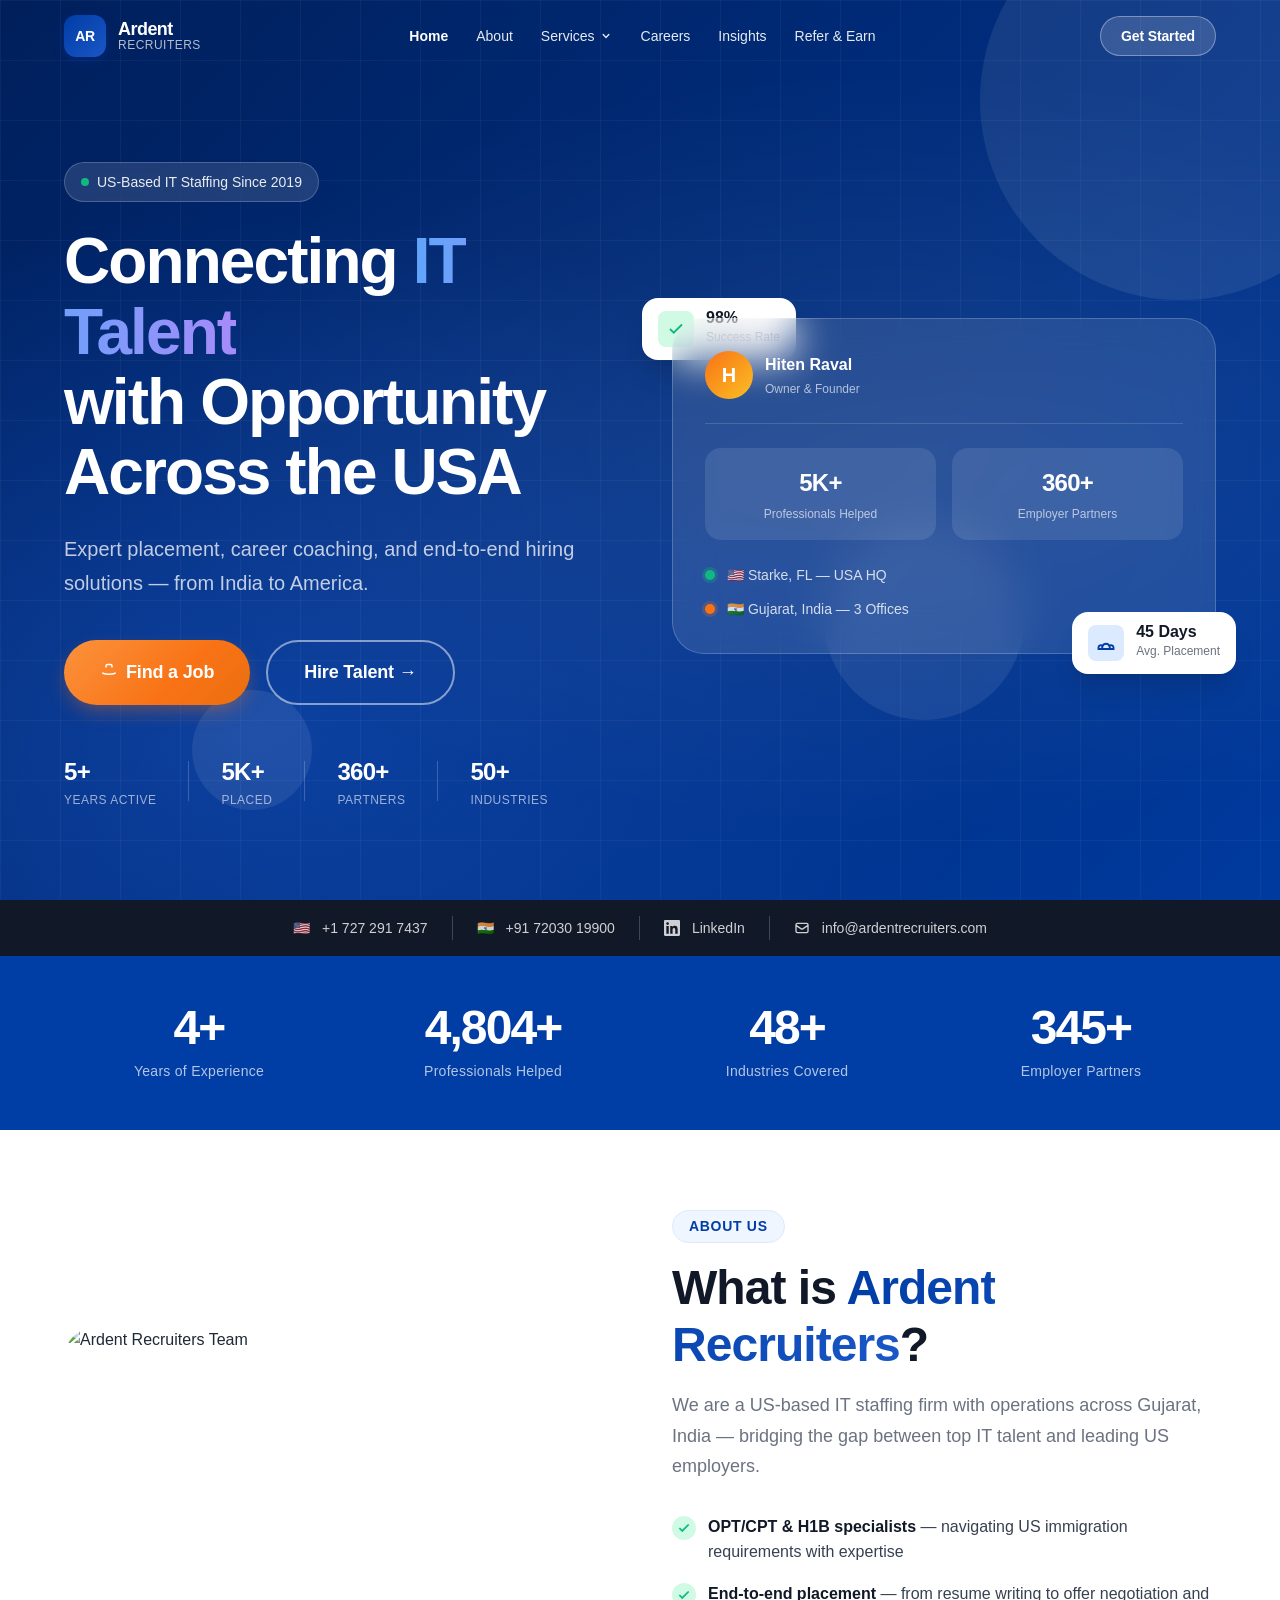
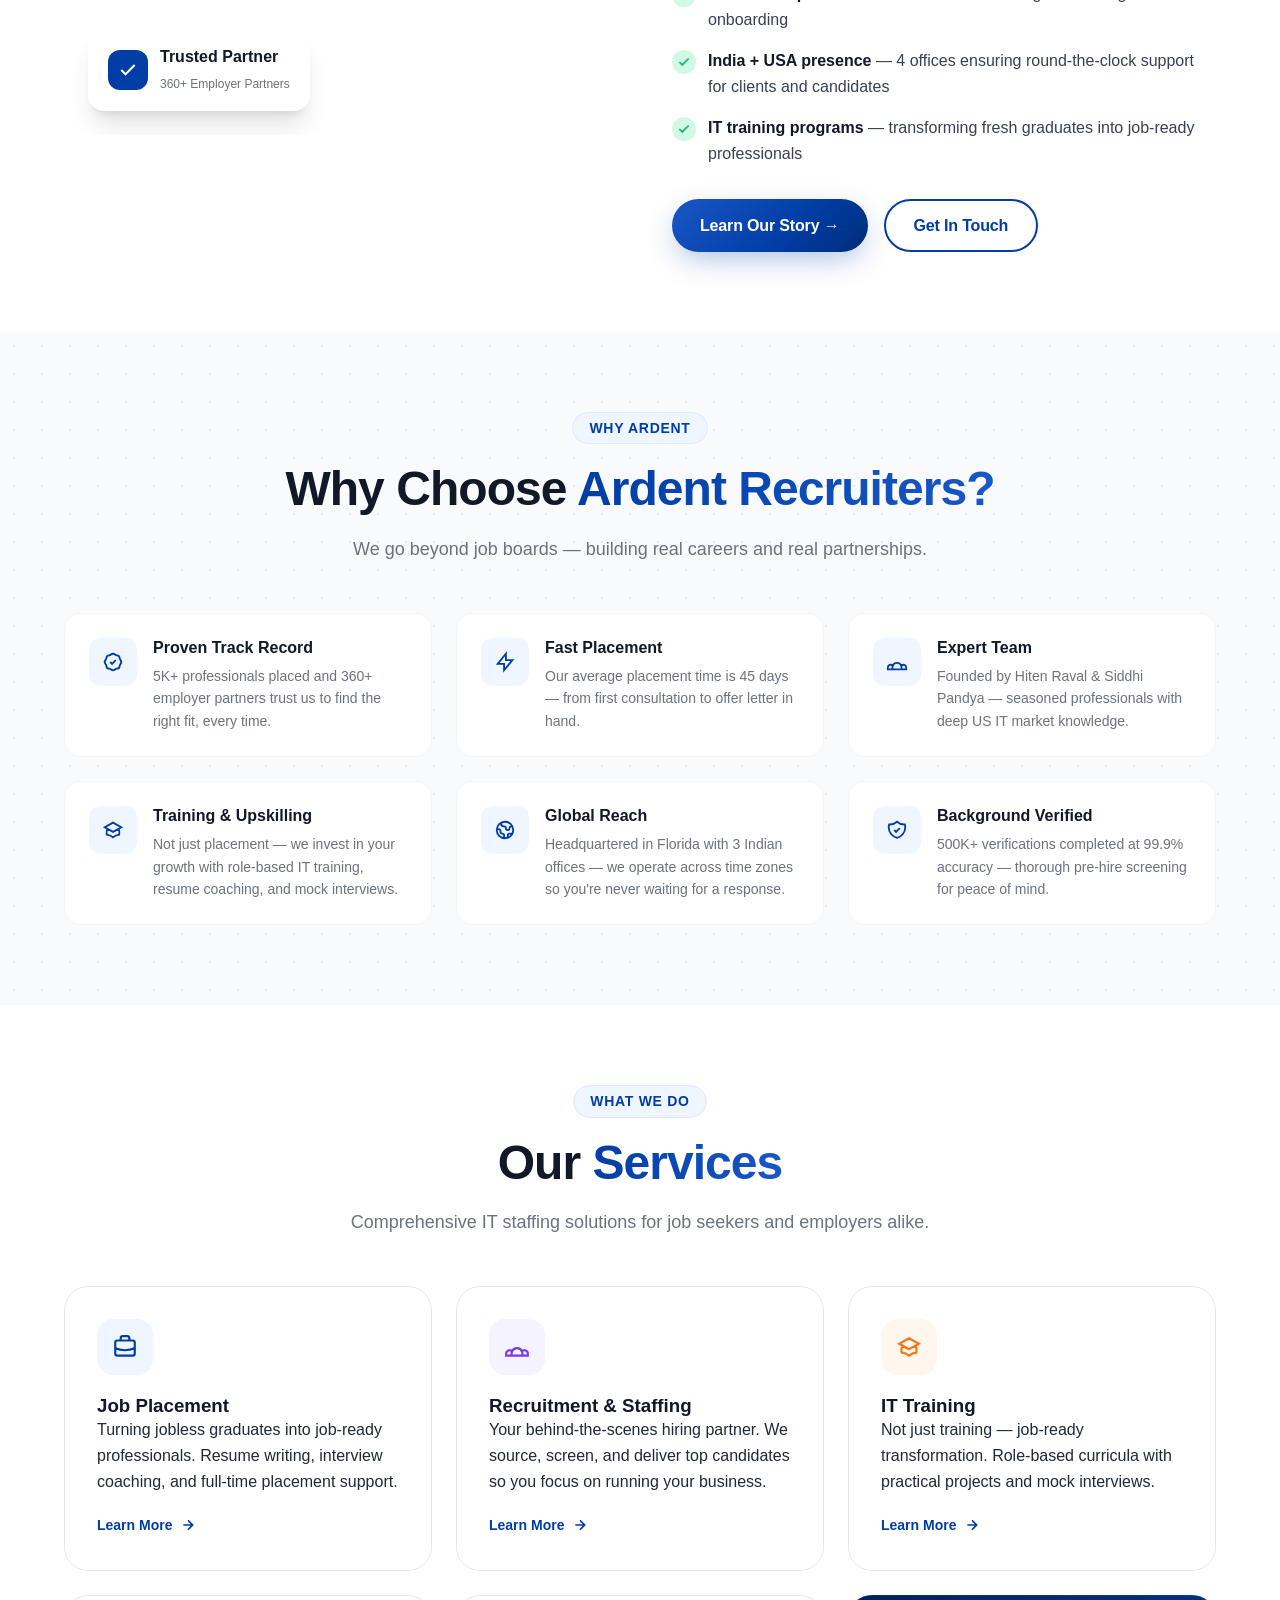
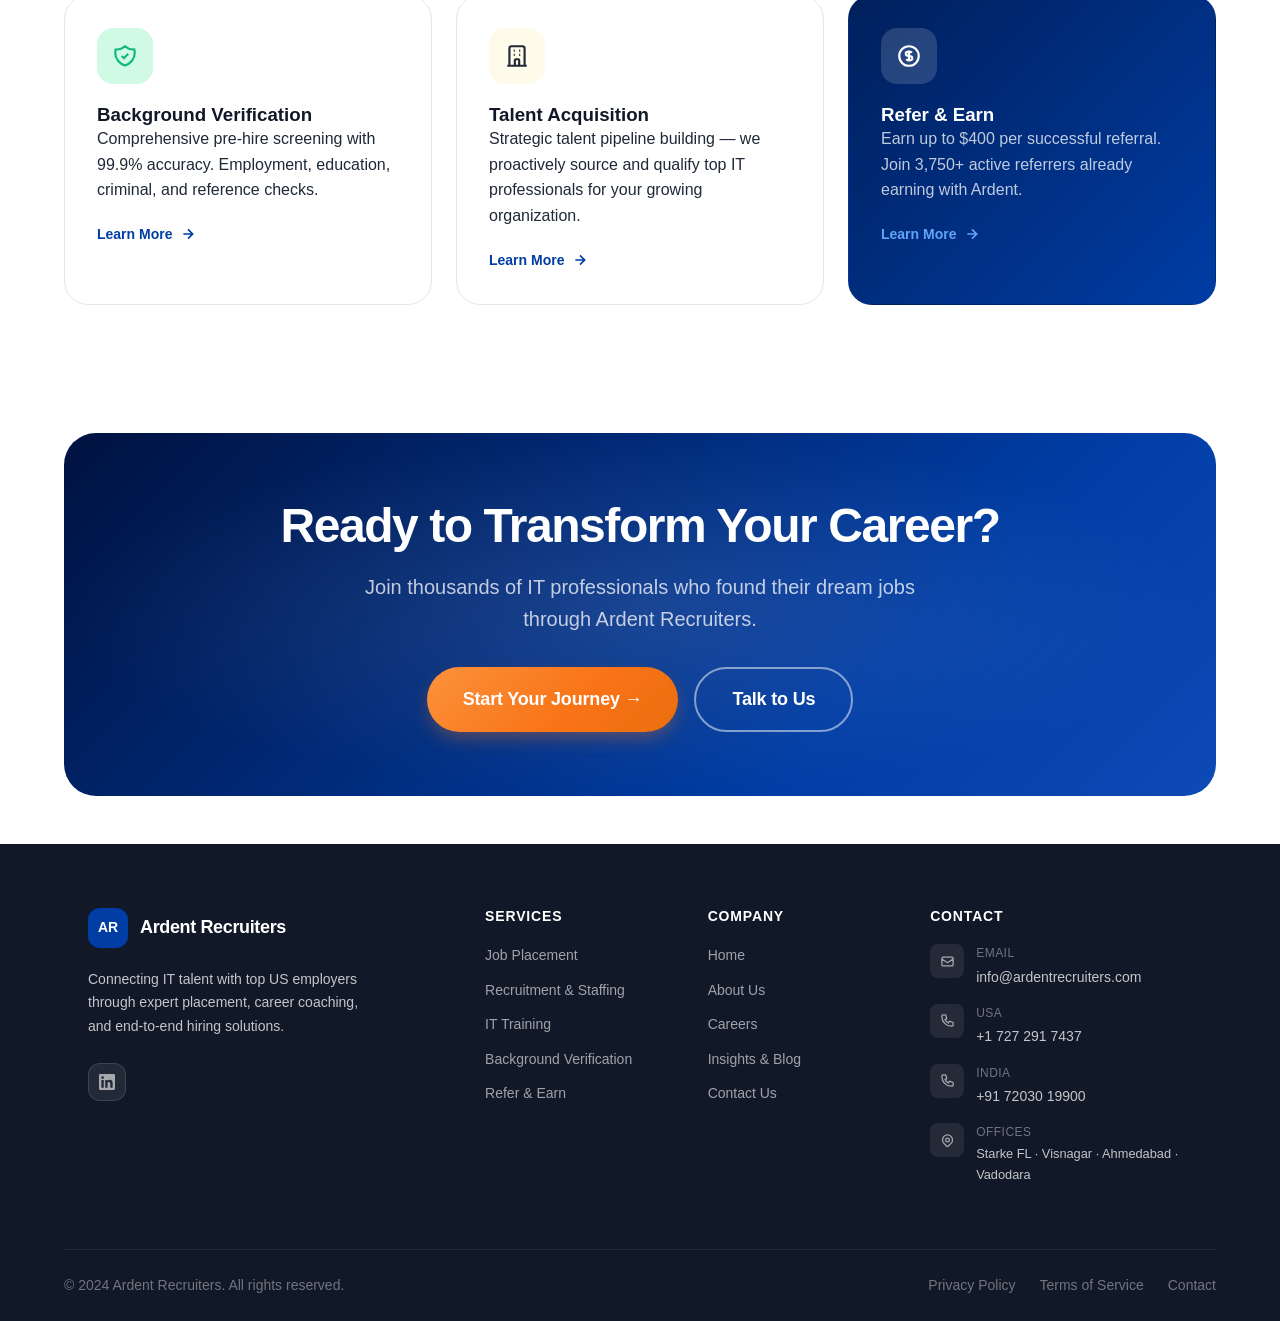
==== commit 681d7681: "Fix stat counter placeholders, improve mobile responsiveness, and enhance UI/UX - Fix all stat count" ====
--- a/index.html
+++ b/index.html
@@ -144,19 +144,19 @@
   <div class="container">
     <div class="stats-grid">
       <div class="stat-item reveal">
-        <div class="stat-num" data-target="5" data-suffix="+" >0+</div>
+        <div class="stat-num" data-target="5" data-suffix="+" >5+</div>
         <div class="stat-label">Years of Experience</div>
       </div>
       <div class="stat-item reveal reveal-delay-1">
-        <div class="stat-num" data-target="5000" data-suffix="+">0+</div>
+        <div class="stat-num" data-target="5000" data-suffix="+">5,000+</div>
         <div class="stat-label">Professionals Helped</div>
       </div>
       <div class="stat-item reveal reveal-delay-2">
-        <div class="stat-num" data-target="50" data-suffix="+">0+</div>
+        <div class="stat-num" data-target="50" data-suffix="+">50+</div>
         <div class="stat-label">Industries Covered</div>
       </div>
       <div class="stat-item reveal reveal-delay-3">
-        <div class="stat-num" data-target="360" data-suffix="+">0+</div>
+        <div class="stat-num" data-target="360" data-suffix="+">360+</div>
         <div class="stat-label">Employer Partners</div>
       </div>
     </div>
--- a/css/styles.css
+++ b/css/styles.css
@@ -0,0 +1,1685 @@
+/* =============================================
+   ARDENT RECRUITERS — Design System & Styles
+   ============================================= */
+
+/* --- CSS Variables --- */
+:root {
+  --primary: #003DA5;
+  --primary-dark: #002d7a;
+  --primary-light: #1a57c7;
+  --primary-50: #eff6ff;
+  --primary-100: #dbeafe;
+  --primary-200: #bfdbfe;
+
+  --accent: #f97316;
+  --accent-dark: #ea6f0e;
+  --accent-light: #fb923c;
+
+  --success: #10b981;
+  --success-light: #d1fae5;
+
+  --white: #ffffff;
+  --off-white: #f8fafc;
+  --gray-50: #f9fafb;
+  --gray-100: #f3f4f6;
+  --gray-200: #e5e7eb;
+  --gray-300: #d1d5db;
+  --gray-400: #9ca3af;
+  --gray-500: #6b7280;
+  --gray-600: #4b5563;
+  --gray-700: #374151;
+  --gray-800: #1f2937;
+  --gray-900: #111827;
+
+  --sp-1: 0.25rem;  --sp-2: 0.5rem;   --sp-3: 0.75rem;
+  --sp-4: 1rem;     --sp-5: 1.25rem;  --sp-6: 1.5rem;
+  --sp-8: 2rem;     --sp-10: 2.5rem;  --sp-12: 3rem;
+  --sp-16: 4rem;    --sp-20: 5rem;    --sp-24: 6rem;
+
+  --text-xs: 0.75rem;   --text-sm: 0.875rem;  --text-base: 1rem;
+  --text-lg: 1.125rem;  --text-xl: 1.25rem;   --text-2xl: 1.5rem;
+  --text-3xl: 1.875rem; --text-4xl: 2.25rem;  --text-5xl: 3rem;
+  --text-6xl: 3.75rem;
+
+  --r-sm: 0.375rem; --r-md: 0.5rem;  --r-lg: 0.75rem;
+  --r-xl: 1rem;     --r-2xl: 1.5rem; --r-3xl: 2rem; --r-full: 9999px;
+
+  --shadow-sm: 0 1px 2px 0 rgb(0 0 0 / .05);
+  --shadow: 0 1px 3px 0 rgb(0 0 0 / .1), 0 1px 2px -1px rgb(0 0 0 / .1);
+  --shadow-md: 0 4px 6px -1px rgb(0 0 0 / .1), 0 2px 4px -2px rgb(0 0 0 / .1);
+  --shadow-lg: 0 10px 15px -3px rgb(0 0 0 / .1), 0 4px 6px -4px rgb(0 0 0 / .1);
+  --shadow-xl: 0 20px 25px -5px rgb(0 0 0 / .1), 0 8px 10px -6px rgb(0 0 0 / .1);
+  --shadow-primary: 0 10px 30px -5px rgb(0 61 165 / .35);
+
+  --t-fast: 150ms ease; --t-base: 250ms ease; --t-slow: 400ms ease;
+  --container: 1200px;
+}
+
+/* --- Reset --- */
+*, *::before, *::after { box-sizing: border-box; margin: 0; padding: 0; }
+html { scroll-behavior: smooth; }
+body {
+  font-family: 'Inter', -apple-system, BlinkMacSystemFont, 'Segoe UI', sans-serif;
+  color: var(--gray-800);
+  background: var(--white);
+  line-height: 1.6;
+  -webkit-font-smoothing: antialiased;
+  -moz-osx-font-smoothing: grayscale;
+}
+img { max-width: 100%; height: auto; display: block; }
+a { color: inherit; text-decoration: none; }
+ul { list-style: none; }
+button { cursor: pointer; border: none; background: none; font-family: inherit; }
+
+/* --- Layout --- */
+.container {
+  width: 100%;
+  max-width: var(--container);
+  margin: 0 auto;
+  padding: 0 var(--sp-6);
+}
+.section { padding: var(--sp-20) 0; }
+.section-sm { padding: var(--sp-12) 0; }
+.section-lg { padding: var(--sp-24) 0; }
+
+/* --- Typography --- */
+h1, h2, h3, h4, h5, h6 {
+  font-weight: 700;
+  line-height: 1.2;
+  color: var(--gray-900);
+}
+.section-label {
+  display: inline-flex;
+  align-items: center;
+  gap: var(--sp-2);
+  font-size: var(--text-sm);
+  font-weight: 600;
+  color: var(--primary);
+  background: var(--primary-50);
+  border: 1px solid var(--primary-100);
+  padding: var(--sp-1) var(--sp-4);
+  border-radius: var(--r-full);
+  letter-spacing: 0.05em;
+  text-transform: uppercase;
+  margin-bottom: var(--sp-4);
+}
+.section-title {
+  font-size: clamp(var(--text-3xl), 4vw, var(--text-5xl));
+  font-weight: 800;
+  color: var(--gray-900);
+  margin-bottom: var(--sp-4);
+  letter-spacing: -0.02em;
+}
+.section-title span { color: var(--primary); }
+.section-subtitle {
+  font-size: var(--text-lg);
+  color: var(--gray-500);
+  max-width: 640px;
+  line-height: 1.7;
+}
+.text-center { text-align: center; }
+.text-center .section-subtitle { margin: 0 auto; }
+
+/* --- Buttons --- */
+.btn {
+  display: inline-flex;
+  align-items: center;
+  gap: var(--sp-2);
+  padding: 0.75rem 1.75rem;
+  font-size: var(--text-base);
+  font-weight: 600;
+  border-radius: var(--r-full);
+  transition: all var(--t-base);
+  white-space: nowrap;
+  font-family: inherit;
+  letter-spacing: -0.01em;
+}
+.btn-primary {
+  background: var(--primary);
+  color: var(--white);
+  box-shadow: var(--shadow-primary);
+}
+.btn-primary:hover {
+  background: var(--primary-dark);
+  transform: translateY(-2px);
+  box-shadow: 0 15px 35px -5px rgb(0 61 165 / .4);
+}
+.btn-accent {
+  background: var(--accent);
+  color: var(--white);
+  box-shadow: 0 8px 20px -4px rgb(249 115 22 / .4);
+}
+.btn-accent:hover {
+  background: var(--accent-dark);
+  transform: translateY(-2px);
+}
+.btn-outline {
+  background: transparent;
+  color: var(--primary);
+  border: 2px solid var(--primary);
+}
+.btn-outline:hover {
+  background: var(--primary);
+  color: var(--white);
+  transform: translateY(-2px);
+}
+.btn-outline-white {
+  background: transparent;
+  color: var(--white);
+  border: 2px solid rgba(255,255,255,0.5);
+}
+.btn-outline-white:hover {
+  background: rgba(255,255,255,0.15);
+  border-color: var(--white);
+}
+.btn-lg { padding: 1rem 2.25rem; font-size: var(--text-lg); }
+.btn-sm { padding: 0.5rem 1.25rem; font-size: var(--text-sm); }
+.btn svg { width: 18px; height: 18px; flex-shrink: 0; }
+
+/* ===================== NAVIGATION ===================== */
+#main-nav {
+  position: fixed;
+  top: 0; left: 0; right: 0;
+  z-index: 1000;
+  transition: all var(--t-base);
+}
+.nav-inner {
+  background: transparent;
+  transition: all var(--t-base);
+}
+#main-nav.scrolled .nav-inner {
+  background: rgba(255,255,255,0.95);
+  backdrop-filter: blur(20px);
+  -webkit-backdrop-filter: blur(20px);
+  box-shadow: 0 1px 0 var(--gray-200), var(--shadow-md);
+}
+.nav-container {
+  display: flex;
+  align-items: center;
+  justify-content: space-between;
+  height: 72px;
+  max-width: var(--container);
+  margin: 0 auto;
+  padding: 0 var(--sp-6);
+}
+.nav-logo {
+  display: flex;
+  align-items: center;
+  gap: var(--sp-3);
+  flex-shrink: 0;
+}
+.logo-icon {
+  width: 42px; height: 42px;
+  background: linear-gradient(135deg, var(--primary), var(--primary-light));
+  color: var(--white);
+  border-radius: var(--r-lg);
+  display: flex;
+  align-items: center;
+  justify-content: center;
+  font-size: var(--text-sm);
+  font-weight: 900;
+  letter-spacing: -0.02em;
+  box-shadow: 0 4px 12px rgb(0 61 165 / .3);
+}
+.logo-text { display: flex; flex-direction: column; line-height: 1.1; }
+.logo-main {
+  font-size: var(--text-lg);
+  font-weight: 800;
+  letter-spacing: -0.03em;
+  color: var(--gray-900);
+  transition: color var(--t-base);
+}
+.logo-sub {
+  font-size: var(--text-xs);
+  font-weight: 500;
+  color: var(--gray-500);
+  letter-spacing: 0.04em;
+  text-transform: uppercase;
+  transition: color var(--t-base);
+}
+#main-nav:not(.scrolled) .logo-main,
+#main-nav:not(.scrolled) .logo-sub { color: var(--white); }
+#main-nav:not(.scrolled) .logo-sub { color: rgba(255,255,255,.7); }
+
+.nav-links {
+  display: flex;
+  align-items: center;
+  gap: var(--sp-1);
+}
+.nav-links a {
+  font-size: var(--text-sm);
+  font-weight: 500;
+  padding: var(--sp-2) var(--sp-3);
+  border-radius: var(--r-md);
+  color: rgba(255,255,255,.9);
+  transition: all var(--t-base);
+  position: relative;
+}
+#main-nav.scrolled .nav-links a { color: var(--gray-700); }
+.nav-links a:hover {
+  color: var(--white);
+  background: rgba(255,255,255,.15);
+}
+#main-nav.scrolled .nav-links a:hover {
+  color: var(--primary);
+  background: var(--primary-50);
+}
+.nav-links a.active { color: var(--white); font-weight: 600; }
+#main-nav.scrolled .nav-links a.active { color: var(--primary); }
+
+/* Dropdown */
+.nav-dropdown { position: relative; }
+.nav-dropdown > a { display: flex; align-items: center; gap: 4px; }
+.nav-dropdown > a svg { width: 14px; height: 14px; transition: transform var(--t-base); }
+.nav-dropdown:hover > a svg { transform: rotate(180deg); }
+.dropdown-menu {
+  position: absolute;
+  top: calc(100% + 12px);
+  left: 50%;
+  transform: translateX(-50%);
+  background: var(--white);
+  border-radius: var(--r-xl);
+  box-shadow: var(--shadow-xl), 0 0 0 1px var(--gray-100);
+  padding: var(--sp-3);
+  min-width: 260px;
+  opacity: 0;
+  visibility: hidden;
+  pointer-events: none;
+  transition: all var(--t-base);
+  transform: translateX(-50%) translateY(-8px);
+}
+.nav-dropdown:hover .dropdown-menu {
+  opacity: 1;
+  visibility: visible;
+  pointer-events: all;
+  transform: translateX(-50%) translateY(0);
+}
+.dropdown-item {
+  display: flex;
+  align-items: center;
+  gap: var(--sp-3);
+  padding: var(--sp-3) var(--sp-4);
+  border-radius: var(--r-lg);
+  color: var(--gray-700);
+  transition: all var(--t-base);
+}
+.dropdown-item:hover {
+  background: var(--primary-50);
+  color: var(--primary);
+}
+.dropdown-icon {
+  width: 36px; height: 36px;
+  background: var(--primary-50);
+  border-radius: var(--r-md);
+  display: flex;
+  align-items: center;
+  justify-content: center;
+  flex-shrink: 0;
+  color: var(--primary);
+  transition: all var(--t-base);
+}
+.dropdown-item:hover .dropdown-icon { background: var(--primary); color: var(--white); }
+.dropdown-item-text { display: flex; flex-direction: column; }
+.dropdown-item-label { font-size: var(--text-sm); font-weight: 600; }
+.dropdown-item-desc { font-size: var(--text-xs); color: var(--gray-400); margin-top: 1px; }
+
+.nav-cta { margin-left: var(--sp-4); }
+#main-nav:not(.scrolled) .nav-cta.btn-primary {
+  background: rgba(255,255,255,.15);
+  color: var(--white);
+  border: 1px solid rgba(255,255,255,.35);
+  box-shadow: none;
+}
+#main-nav:not(.scrolled) .nav-cta.btn-primary:hover {
+  background: var(--white);
+  color: var(--primary);
+}
+
+.nav-toggle {
+  display: none;
+  align-items: center;
+  justify-content: center;
+  width: 40px; height: 40px;
+  border-radius: var(--r-md);
+  color: var(--white);
+  transition: all var(--t-base);
+}
+#main-nav.scrolled .nav-toggle { color: var(--gray-700); }
+.nav-toggle:hover { background: rgba(255,255,255,.15); }
+#main-nav.scrolled .nav-toggle:hover { background: var(--gray-100); }
+
+/* Mobile Menu */
+.mobile-menu {
+  display: none;
+  position: fixed;
+  inset: 0;
+  background: var(--white);
+  z-index: 999;
+  overflow-y: auto;
+  padding: var(--sp-20) var(--sp-6) var(--sp-8);
+  flex-direction: column;
+}
+.mobile-menu.open { display: flex; }
+.mobile-menu-links { display: flex; flex-direction: column; gap: var(--sp-1); margin-bottom: var(--sp-8); }
+.mobile-menu-links a {
+  display: block;
+  padding: var(--sp-4) var(--sp-4);
+  font-size: var(--text-lg);
+  font-weight: 600;
+  color: var(--gray-800);
+  border-radius: var(--r-lg);
+  transition: all var(--t-base);
+  border-bottom: 1px solid var(--gray-100);
+}
+.mobile-menu-links a:hover { color: var(--primary); background: var(--primary-50); }
+.mobile-submenu { padding-left: var(--sp-4); }
+.mobile-submenu a { font-size: var(--text-base); font-weight: 500; color: var(--gray-600); }
+.mobile-close {
+  position: absolute;
+  top: var(--sp-5);
+  right: var(--sp-5);
+  width: 40px; height: 40px;
+  display: flex;
+  align-items: center;
+  justify-content: center;
+  background: var(--gray-100);
+  border-radius: var(--r-full);
+  color: var(--gray-700);
+  font-size: 1.25rem;
+}
+
+/* ===================== HERO ===================== */
+.hero {
+  position: relative;
+  min-height: 100vh;
+  display: flex;
+  align-items: center;
+  background: linear-gradient(135deg, #001f5b 0%, #003DA5 55%, #1a57c7 100%);
+  overflow: hidden;
+  padding-top: 72px;
+}
+.hero::before {
+  content: '';
+  position: absolute;
+  inset: 0;
+  background:
+    radial-gradient(ellipse at 70% 50%, rgba(255,255,255,.08) 0%, transparent 60%),
+    radial-gradient(ellipse at 20% 80%, rgba(26,87,199,.5) 0%, transparent 50%);
+}
+.hero-grid {
+  position: absolute;
+  inset: 0;
+  background-image:
+    linear-gradient(rgba(255,255,255,.04) 1px, transparent 1px),
+    linear-gradient(90deg, rgba(255,255,255,.04) 1px, transparent 1px);
+  background-size: 60px 60px;
+}
+.hero-shapes { position: absolute; inset: 0; pointer-events: none; overflow: hidden; }
+.hero-shape {
+  position: absolute;
+  border-radius: var(--r-full);
+  opacity: 0.08;
+  background: var(--white);
+  animation: float 8s ease-in-out infinite;
+}
+.hero-shape:nth-child(1) { width: 400px; height: 400px; top: -100px; right: -100px; animation-delay: 0s; }
+.hero-shape:nth-child(2) { width: 200px; height: 200px; bottom: 20%; right: 20%; animation-delay: -3s; }
+.hero-shape:nth-child(3) { width: 120px; height: 120px; bottom: 10%; left: 15%; animation-delay: -5s; }
+
+.hero-container {
+  position: relative;
+  z-index: 1;
+  display: grid;
+  grid-template-columns: 1fr 1fr;
+  gap: var(--sp-16);
+  align-items: center;
+  max-width: var(--container);
+  margin: 0 auto;
+  padding: var(--sp-20) var(--sp-6);
+}
+.hero-badge {
+  display: inline-flex;
+  align-items: center;
+  gap: var(--sp-2);
+  background: rgba(255,255,255,.12);
+  border: 1px solid rgba(255,255,255,.2);
+  color: rgba(255,255,255,.9);
+  font-size: var(--text-sm);
+  font-weight: 500;
+  padding: var(--sp-2) var(--sp-4);
+  border-radius: var(--r-full);
+  margin-bottom: var(--sp-6);
+  backdrop-filter: blur(10px);
+}
+.hero-badge span {
+  width: 8px; height: 8px;
+  background: var(--success);
+  border-radius: var(--r-full);
+  animation: pulse 2s ease infinite;
+}
+.hero-title {
+  font-size: clamp(2.5rem, 5vw, 4rem);
+  font-weight: 900;
+  color: var(--white);
+  line-height: 1.1;
+  letter-spacing: -0.03em;
+  margin-bottom: var(--sp-6);
+}
+.hero-title .highlight {
+  background: linear-gradient(90deg, #60a5fa, #a78bfa);
+  -webkit-background-clip: text;
+  -webkit-text-fill-color: transparent;
+  background-clip: text;
+}
+.hero-subtitle {
+  font-size: var(--text-xl);
+  color: rgba(255,255,255,.75);
+  line-height: 1.7;
+  margin-bottom: var(--sp-10);
+  max-width: 520px;
+}
+.hero-actions { display: flex; gap: var(--sp-4); flex-wrap: wrap; margin-bottom: var(--sp-12); }
+.hero-trust {
+  display: flex;
+  align-items: center;
+  gap: var(--sp-8);
+}
+.hero-trust-item {
+  display: flex;
+  flex-direction: column;
+}
+.hero-trust-num {
+  font-size: var(--text-2xl);
+  font-weight: 800;
+  color: var(--white);
+  letter-spacing: -0.03em;
+}
+.hero-trust-label {
+  font-size: var(--text-xs);
+  color: rgba(255,255,255,.6);
+  letter-spacing: 0.04em;
+  text-transform: uppercase;
+}
+.hero-trust-divider {
+  width: 1px;
+  height: 40px;
+  background: rgba(255,255,255,.2);
+}
+
+/* Hero Right Card */
+.hero-visual { position: relative; }
+.hero-card {
+  background: rgba(255,255,255,.1);
+  backdrop-filter: blur(20px);
+  -webkit-backdrop-filter: blur(20px);
+  border: 1px solid rgba(255,255,255,.2);
+  border-radius: var(--r-3xl);
+  padding: var(--sp-8);
+  color: var(--white);
+}
+.hero-card-header {
+  display: flex;
+  align-items: center;
+  gap: var(--sp-3);
+  margin-bottom: var(--sp-6);
+  padding-bottom: var(--sp-6);
+  border-bottom: 1px solid rgba(255,255,255,.15);
+}
+.hero-card-avatar {
+  width: 48px; height: 48px;
+  background: linear-gradient(135deg, var(--accent), #fbbf24);
+  border-radius: var(--r-full);
+  display: flex;
+  align-items: center;
+  justify-content: center;
+  font-size: var(--text-xl);
+  font-weight: 800;
+  color: var(--white);
+  flex-shrink: 0;
+}
+.hero-card-name { font-size: var(--text-base); font-weight: 700; }
+.hero-card-role { font-size: var(--text-xs); color: rgba(255,255,255,.65); margin-top: 2px; }
+.hero-card-stats { display: grid; grid-template-columns: 1fr 1fr; gap: var(--sp-4); margin-bottom: var(--sp-6); }
+.hero-stat-box {
+  background: rgba(255,255,255,.1);
+  border-radius: var(--r-xl);
+  padding: var(--sp-4);
+  text-align: center;
+}
+.hero-stat-num { font-size: var(--text-2xl); font-weight: 800; letter-spacing: -0.03em; }
+.hero-stat-label { font-size: var(--text-xs); color: rgba(255,255,255,.65); margin-top: 2px; }
+.hero-card-locations { display: flex; flex-direction: column; gap: var(--sp-3); }
+.hero-location-item { display: flex; align-items: center; gap: var(--sp-3); }
+.hero-location-dot {
+  width: 10px; height: 10px;
+  background: var(--success);
+  border-radius: var(--r-full);
+  flex-shrink: 0;
+  box-shadow: 0 0 0 3px rgba(16,185,129,.25);
+}
+.hero-location-text { font-size: var(--text-sm); color: rgba(255,255,255,.8); }
+.hero-floating-badge {
+  position: absolute;
+  background: var(--white);
+  border-radius: var(--r-xl);
+  padding: var(--sp-3) var(--sp-4);
+  box-shadow: var(--shadow-xl);
+  display: flex;
+  align-items: center;
+  gap: var(--sp-3);
+  animation: float 4s ease-in-out infinite;
+}
+.hero-floating-badge.badge-1 { top: -20px; left: -30px; animation-delay: 0s; }
+.hero-floating-badge.badge-2 { bottom: -20px; right: -20px; animation-delay: -2s; }
+.hfb-icon {
+  width: 36px; height: 36px;
+  border-radius: var(--r-md);
+  display: flex;
+  align-items: center;
+  justify-content: center;
+  flex-shrink: 0;
+}
+.hfb-icon.green { background: var(--success-light); color: var(--success); }
+.hfb-icon.blue { background: var(--primary-100); color: var(--primary); }
+.hfb-text { font-size: var(--text-xs); }
+.hfb-num { font-size: var(--text-base); font-weight: 700; color: var(--gray-900); line-height: 1; }
+.hfb-label { font-size: var(--text-xs); color: var(--gray-500); margin-top: 2px; }
+
+/* ===================== LOCATION STRIP ===================== */
+.location-strip {
+  background: var(--gray-900);
+  padding: var(--sp-4) 0;
+  overflow: hidden;
+}
+.location-strip-inner {
+  display: flex;
+  align-items: center;
+  justify-content: center;
+  gap: var(--sp-8);
+  flex-wrap: wrap;
+  gap: var(--sp-6);
+}
+.location-item {
+  display: flex;
+  align-items: center;
+  gap: var(--sp-3);
+  color: rgba(255,255,255,.8);
+  font-size: var(--text-sm);
+  font-weight: 500;
+}
+.location-item a { color: rgba(255,255,255,.8); transition: color var(--t-base); }
+.location-item a:hover { color: var(--white); }
+.location-divider { width: 1px; height: 24px; background: rgba(255,255,255,.2); }
+
+/* ===================== STATS BAR ===================== */
+.stats-bar {
+  background: var(--primary);
+  padding: var(--sp-12) 0;
+}
+.stats-grid {
+  display: grid;
+  grid-template-columns: repeat(4, 1fr);
+  gap: var(--sp-6);
+  text-align: center;
+}
+.stat-item {}
+.stat-num {
+  font-size: clamp(2rem, 4vw, 3rem);
+  font-weight: 900;
+  color: var(--white);
+  letter-spacing: -0.04em;
+  line-height: 1;
+  margin-bottom: var(--sp-2);
+}
+.stat-label {
+  font-size: var(--text-sm);
+  color: rgba(255,255,255,.7);
+  font-weight: 500;
+  letter-spacing: 0.02em;
+}
+.stats-bar .divider-v {
+  display: none;
+}
+
+/* ===================== CARDS ===================== */
+.card {
+  background: var(--white);
+  border-radius: var(--r-2xl);
+  padding: var(--sp-8);
+  box-shadow: var(--shadow-md);
+  border: 1px solid var(--gray-100);
+  transition: all var(--t-slow);
+}
+.card:hover {
+  transform: translateY(-6px);
+  box-shadow: var(--shadow-xl);
+  border-color: var(--primary-200);
+}
+.card-icon {
+  width: 56px; height: 56px;
+  border-radius: var(--r-xl);
+  display: flex;
+  align-items: center;
+  justify-content: center;
+  margin-bottom: var(--sp-5);
+  flex-shrink: 0;
+}
+.card-icon.blue { background: var(--primary-50); color: var(--primary); }
+.card-icon.orange { background: #fff7ed; color: var(--accent); }
+.card-icon.green { background: var(--success-light); color: var(--success); }
+.card-icon.purple { background: #f5f3ff; color: #7c3aed; }
+.card-icon.yellow { background: #fffbeb; color: var(--warning); }
+.card-icon svg { width: 26px; height: 26px; }
+.card h3 { font-size: var(--text-xl); font-weight: 700; color: var(--gray-900); margin-bottom: var(--sp-3); }
+.card p { color: var(--gray-500); line-height: 1.7; }
+
+/* Service Cards */
+.services-grid {
+  display: grid;
+  grid-template-columns: repeat(3, 1fr);
+  gap: var(--sp-6);
+}
+.service-card {
+  background: var(--white);
+  border-radius: var(--r-2xl);
+  padding: var(--sp-8);
+  border: 1px solid var(--gray-200);
+  transition: all var(--t-slow);
+  position: relative;
+  overflow: hidden;
+}
+.service-card::before {
+  content: '';
+  position: absolute;
+  top: 0; left: 0; right: 0;
+  height: 4px;
+  background: linear-gradient(90deg, var(--primary), var(--primary-light));
+  transform: scaleX(0);
+  transition: transform var(--t-slow);
+  transform-origin: left;
+}
+.service-card:hover::before { transform: scaleX(1); }
+.service-card:hover {
+  transform: translateY(-8px);
+  box-shadow: var(--shadow-xl);
+  border-color: transparent;
+}
+.service-card-link {
+  display: inline-flex;
+  align-items: center;
+  gap: var(--sp-2);
+  font-size: var(--text-sm);
+  font-weight: 600;
+  color: var(--primary);
+  margin-top: var(--sp-5);
+  transition: gap var(--t-base);
+}
+.service-card-link:hover { gap: var(--sp-3); }
+
+/* Feature Cards */
+.features-grid { display: grid; grid-template-columns: repeat(3, 1fr); gap: var(--sp-6); }
+.feature-item {
+  display: flex;
+  gap: var(--sp-4);
+  padding: var(--sp-6);
+  border-radius: var(--r-xl);
+  background: var(--white);
+  border: 1px solid var(--gray-100);
+  transition: all var(--t-base);
+}
+.feature-item:hover { box-shadow: var(--shadow-md); border-color: var(--primary-200); }
+.feature-icon {
+  width: 48px; height: 48px;
+  background: var(--primary-50);
+  border-radius: var(--r-lg);
+  display: flex;
+  align-items: center;
+  justify-content: center;
+  color: var(--primary);
+  flex-shrink: 0;
+}
+.feature-icon svg { width: 22px; height: 22px; }
+.feature-content h3 { font-size: var(--text-base); font-weight: 700; color: var(--gray-900); margin-bottom: var(--sp-2); }
+.feature-content p { font-size: var(--text-sm); color: var(--gray-500); line-height: 1.6; }
+
+/* ===================== PAGE HERO (interior pages) ===================== */
+.page-hero {
+  background: linear-gradient(135deg, #001f5b 0%, var(--primary) 60%, var(--primary-light) 100%);
+  padding: 160px 0 80px;
+  position: relative;
+  overflow: hidden;
+}
+.page-hero::before {
+  content: '';
+  position: absolute;
+  inset: 0;
+  background: url("data:image/svg+xml,%3Csvg width='60' height='60' viewBox='0 0 60 60' xmlns='http://www.w3.org/2000/svg'%3E%3Cg fill='none' fill-rule='evenodd'%3E%3Cg fill='%23ffffff' fill-opacity='0.04'%3E%3Cpath d='M36 34v-4h-2v4h-4v2h4v4h2v-4h4v-2h-4zm0-30V0h-2v4h-4v2h4v4h2V6h4V4h-4zM6 34v-4H4v4H0v2h4v4h2v-4h4v-2H6zM6 4V0H4v4H0v2h4v4h2V6h4V4H6z'/%3E%3C/g%3E%3C/g%3E%3C/svg%3E");
+}
+.page-hero-content {
+  position: relative;
+  z-index: 1;
+  text-align: center;
+  color: var(--white);
+}
+.page-hero-label {
+  display: inline-flex;
+  align-items: center;
+  gap: var(--sp-2);
+  font-size: var(--text-sm);
+  font-weight: 500;
+  color: rgba(255,255,255,.75);
+  background: rgba(255,255,255,.12);
+  border: 1px solid rgba(255,255,255,.2);
+  padding: var(--sp-2) var(--sp-4);
+  border-radius: var(--r-full);
+  margin-bottom: var(--sp-5);
+}
+.page-hero h1 {
+  font-size: clamp(2rem, 5vw, 3.5rem);
+  font-weight: 900;
+  color: var(--white);
+  letter-spacing: -0.03em;
+  margin-bottom: var(--sp-5);
+  line-height: 1.15;
+}
+.page-hero p {
+  font-size: var(--text-xl);
+  color: rgba(255,255,255,.75);
+  max-width: 640px;
+  margin: 0 auto var(--sp-8);
+  line-height: 1.7;
+}
+.page-hero-actions { display: flex; justify-content: center; gap: var(--sp-4); flex-wrap: wrap; }
+
+/* ===================== STATS CARDS ===================== */
+.stats-cards {
+  display: grid;
+  grid-template-columns: repeat(4, 1fr);
+  gap: var(--sp-6);
+}
+.stat-card {
+  background: var(--white);
+  border-radius: var(--r-2xl);
+  padding: var(--sp-8);
+  text-align: center;
+  box-shadow: var(--shadow-md);
+  border: 1px solid var(--gray-100);
+  transition: all var(--t-slow);
+}
+.stat-card:hover { transform: translateY(-4px); box-shadow: var(--shadow-xl); }
+.stat-card-num {
+  font-size: clamp(2rem, 3.5vw, 2.75rem);
+  font-weight: 900;
+  color: var(--primary);
+  letter-spacing: -0.04em;
+  line-height: 1;
+  margin-bottom: var(--sp-2);
+}
+.stat-card-label {
+  font-size: var(--text-sm);
+  color: var(--gray-500);
+  font-weight: 500;
+}
+
+/* ===================== ABOUT SECTION ===================== */
+.about-grid {
+  display: grid;
+  grid-template-columns: 1fr 1fr;
+  gap: var(--sp-16);
+  align-items: center;
+}
+.about-img-wrap {
+  position: relative;
+  border-radius: var(--r-3xl);
+  overflow: hidden;
+  aspect-ratio: 4/3;
+}
+.about-img-wrap img {
+  width: 100%; height: 100%;
+  object-fit: cover;
+}
+.about-img-badge {
+  position: absolute;
+  bottom: var(--sp-6);
+  left: var(--sp-6);
+  background: var(--white);
+  border-radius: var(--r-xl);
+  padding: var(--sp-4) var(--sp-5);
+  box-shadow: var(--shadow-xl);
+  display: flex;
+  align-items: center;
+  gap: var(--sp-3);
+}
+.about-img-badge-icon {
+  width: 40px; height: 40px;
+  background: var(--primary);
+  border-radius: var(--r-lg);
+  display: flex;
+  align-items: center;
+  justify-content: center;
+  color: var(--white);
+}
+.about-img-badge-text strong { display: block; font-size: var(--text-base); font-weight: 700; color: var(--gray-900); }
+.about-img-badge-text span { font-size: var(--text-xs); color: var(--gray-500); }
+.about-content {}
+.about-content .section-subtitle { margin-bottom: var(--sp-8); }
+.about-checklist { display: flex; flex-direction: column; gap: var(--sp-4); margin-bottom: var(--sp-8); }
+.check-item {
+  display: flex;
+  align-items: flex-start;
+  gap: var(--sp-3);
+}
+.check-icon {
+  width: 24px; height: 24px;
+  background: var(--success-light);
+  border-radius: var(--r-full);
+  display: flex;
+  align-items: center;
+  justify-content: center;
+  color: var(--success);
+  flex-shrink: 0;
+  margin-top: 2px;
+}
+.check-icon svg { width: 14px; height: 14px; }
+.check-text { font-size: var(--text-base); color: var(--gray-700); line-height: 1.6; }
+.check-text strong { color: var(--gray-900); }
+
+/* ===================== TEAM ===================== */
+.team-grid { display: grid; grid-template-columns: repeat(4, 1fr); gap: var(--sp-6); }
+.team-card {
+  background: var(--white);
+  border-radius: var(--r-2xl);
+  overflow: hidden;
+  box-shadow: var(--shadow-md);
+  border: 1px solid var(--gray-100);
+  transition: all var(--t-slow);
+  text-align: center;
+}
+.team-card:hover { transform: translateY(-6px); box-shadow: var(--shadow-xl); }
+.team-photo {
+  width: 100%;
+  aspect-ratio: 1;
+  overflow: hidden;
+  background: var(--primary-50);
+}
+.team-photo img { width: 100%; height: 100%; object-fit: cover; }
+.team-avatar {
+  width: 100%;
+  aspect-ratio: 1;
+  background: linear-gradient(135deg, var(--primary), var(--primary-light));
+  display: flex;
+  align-items: center;
+  justify-content: center;
+  font-size: 2.5rem;
+  font-weight: 900;
+  color: var(--white);
+}
+.team-info { padding: var(--sp-5); }
+.team-name { font-size: var(--text-lg); font-weight: 700; color: var(--gray-900); margin-bottom: 4px; }
+.team-role { font-size: var(--text-sm); color: var(--primary); font-weight: 500; }
+
+/* ===================== OFFICES ===================== */
+.offices-grid { display: grid; grid-template-columns: repeat(4, 1fr); gap: var(--sp-6); }
+.office-card {
+  border-radius: var(--r-2xl);
+  padding: var(--sp-8);
+  position: relative;
+  overflow: hidden;
+  transition: all var(--t-slow);
+}
+.office-card:hover { transform: translateY(-6px); box-shadow: var(--shadow-xl); }
+.office-card.usa { background: linear-gradient(135deg, #003DA5, #1a57c7); color: var(--white); }
+.office-card.india-1 { background: linear-gradient(135deg, #ff6b35, #f97316); color: var(--white); }
+.office-card.india-2 { background: linear-gradient(135deg, #10b981, #059669); color: var(--white); }
+.office-card.india-3 { background: linear-gradient(135deg, #7c3aed, #6d28d9); color: var(--white); }
+.office-flag { font-size: 2rem; margin-bottom: var(--sp-4); }
+.office-city { font-size: var(--text-2xl); font-weight: 800; letter-spacing: -0.03em; margin-bottom: var(--sp-2); }
+.office-country { font-size: var(--text-sm); opacity: 0.8; font-weight: 500; margin-bottom: var(--sp-4); }
+.office-phone { font-size: var(--text-sm); opacity: 0.9; font-weight: 500; }
+
+/* ===================== CONTACT FORM ===================== */
+.contact-grid { display: grid; grid-template-columns: 1fr 1fr; gap: var(--sp-12); align-items: start; }
+.contact-form-wrap {
+  background: var(--white);
+  border-radius: var(--r-3xl);
+  padding: var(--sp-10);
+  box-shadow: var(--shadow-xl);
+  border: 1px solid var(--gray-100);
+}
+.form-row { display: grid; grid-template-columns: 1fr 1fr; gap: var(--sp-4); }
+.form-group { display: flex; flex-direction: column; gap: var(--sp-2); margin-bottom: var(--sp-5); }
+.form-group label { font-size: var(--text-sm); font-weight: 600; color: var(--gray-700); }
+.form-group input,
+.form-group textarea,
+.form-group select {
+  padding: 0.75rem var(--sp-4);
+  border: 1.5px solid var(--gray-200);
+  border-radius: var(--r-lg);
+  font-size: var(--text-base);
+  font-family: inherit;
+  color: var(--gray-900);
+  background: var(--white);
+  transition: all var(--t-base);
+  outline: none;
+  width: 100%;
+}
+.form-group input:focus,
+.form-group textarea:focus,
+.form-group select:focus {
+  border-color: var(--primary);
+  box-shadow: 0 0 0 3px var(--primary-100);
+}
+.form-group input::placeholder,
+.form-group textarea::placeholder { color: var(--gray-400); }
+.form-group textarea { resize: vertical; min-height: 120px; }
+.contact-info-card {
+  background: linear-gradient(135deg, #001f5b, var(--primary));
+  border-radius: var(--r-3xl);
+  padding: var(--sp-10);
+  color: var(--white);
+}
+.contact-info-title { font-size: var(--text-2xl); font-weight: 800; color: var(--white); margin-bottom: var(--sp-3); }
+.contact-info-subtitle { color: rgba(255,255,255,.7); margin-bottom: var(--sp-8); line-height: 1.6; }
+.contact-info-items { display: flex; flex-direction: column; gap: var(--sp-6); margin-bottom: var(--sp-8); }
+.contact-info-item { display: flex; align-items: flex-start; gap: var(--sp-4); }
+.contact-info-icon {
+  width: 44px; height: 44px;
+  background: rgba(255,255,255,.12);
+  border-radius: var(--r-lg);
+  display: flex;
+  align-items: center;
+  justify-content: center;
+  flex-shrink: 0;
+}
+.contact-info-icon svg { width: 20px; height: 20px; }
+.contact-info-item-label { font-size: var(--text-xs); color: rgba(255,255,255,.6); font-weight: 500; text-transform: uppercase; letter-spacing: 0.04em; margin-bottom: 4px; }
+.contact-info-item-value { font-size: var(--text-base); font-weight: 600; color: var(--white); }
+.contact-info-item-value a { color: var(--white); transition: opacity var(--t-base); }
+.contact-info-item-value a:hover { opacity: 0.8; }
+.contact-social { display: flex; gap: var(--sp-3); }
+.social-btn {
+  display: flex;
+  align-items: center;
+  gap: var(--sp-2);
+  background: rgba(255,255,255,.12);
+  border: 1px solid rgba(255,255,255,.2);
+  color: var(--white);
+  padding: var(--sp-3) var(--sp-4);
+  border-radius: var(--r-lg);
+  font-size: var(--text-sm);
+  font-weight: 500;
+  transition: all var(--t-base);
+}
+.social-btn:hover { background: rgba(255,255,255,.2); }
+
+/* ===================== FAQ ===================== */
+.faq-list { display: flex; flex-direction: column; gap: var(--sp-3); max-width: 800px; margin: 0 auto; }
+.faq-item {
+  background: var(--white);
+  border: 1px solid var(--gray-200);
+  border-radius: var(--r-xl);
+  overflow: hidden;
+  transition: all var(--t-base);
+}
+.faq-item.open { box-shadow: var(--shadow-md); border-color: var(--primary-200); }
+.faq-question {
+  display: flex;
+  align-items: center;
+  justify-content: space-between;
+  padding: var(--sp-5) var(--sp-6);
+  cursor: pointer;
+  font-weight: 600;
+  color: var(--gray-900);
+  font-size: var(--text-base);
+  gap: var(--sp-4);
+  user-select: none;
+}
+.faq-question:hover { color: var(--primary); }
+.faq-toggle {
+  width: 32px; height: 32px;
+  background: var(--gray-100);
+  border-radius: var(--r-full);
+  display: flex;
+  align-items: center;
+  justify-content: center;
+  flex-shrink: 0;
+  color: var(--gray-600);
+  transition: all var(--t-base);
+}
+.faq-item.open .faq-toggle { background: var(--primary); color: var(--white); transform: rotate(45deg); }
+.faq-answer {
+  max-height: 0;
+  overflow: hidden;
+  transition: max-height var(--t-slow), padding var(--t-slow);
+}
+.faq-answer-inner {
+  padding: 0 var(--sp-6) var(--sp-5);
+  color: var(--gray-500);
+  line-height: 1.7;
+  font-size: var(--text-base);
+}
+
+/* ===================== PROCESS STEPS ===================== */
+.process-grid { display: grid; grid-template-columns: repeat(3, 1fr); gap: var(--sp-6); position: relative; }
+.process-grid::before {
+  content: '';
+  position: absolute;
+  top: 40px; left: 10%; right: 10%;
+  height: 2px;
+  background: linear-gradient(90deg, var(--primary-200), var(--primary), var(--primary-200));
+}
+.process-step {
+  background: var(--white);
+  border-radius: var(--r-2xl);
+  padding: var(--sp-8);
+  text-align: center;
+  border: 1px solid var(--gray-100);
+  position: relative;
+  z-index: 1;
+  transition: all var(--t-slow);
+}
+.process-step:hover { transform: translateY(-6px); box-shadow: var(--shadow-xl); }
+.process-num {
+  width: 56px; height: 56px;
+  background: linear-gradient(135deg, var(--primary), var(--primary-light));
+  border-radius: var(--r-full);
+  display: flex;
+  align-items: center;
+  justify-content: center;
+  font-size: var(--text-2xl);
+  font-weight: 900;
+  color: var(--white);
+  margin: 0 auto var(--sp-5);
+  box-shadow: var(--shadow-primary);
+}
+.process-step h3 { font-size: var(--text-lg); font-weight: 700; margin-bottom: var(--sp-3); }
+.process-step p { color: var(--gray-500); font-size: var(--text-sm); line-height: 1.6; }
+
+/* ===================== COMPARISON TABLE ===================== */
+.compare-table {
+  border-radius: var(--r-2xl);
+  overflow: hidden;
+  box-shadow: var(--shadow-lg);
+  border: 1px solid var(--gray-200);
+}
+.compare-header { display: grid; grid-template-columns: 1fr 1fr 1fr; }
+.compare-header-cell {
+  padding: var(--sp-5) var(--sp-6);
+  font-weight: 700;
+  text-align: center;
+}
+.compare-header-cell.label { background: var(--gray-50); color: var(--gray-700); }
+.compare-header-cell.without { background: #fef2f2; color: #dc2626; }
+.compare-header-cell.with { background: var(--primary); color: var(--white); }
+.compare-row { display: grid; grid-template-columns: 1fr 1fr 1fr; border-top: 1px solid var(--gray-100); }
+.compare-row:nth-child(even) .compare-cell.label { background: var(--gray-50); }
+.compare-cell {
+  padding: var(--sp-4) var(--sp-6);
+  display: flex;
+  align-items: center;
+  justify-content: center;
+  text-align: center;
+  font-size: var(--text-sm);
+}
+.compare-cell.label { justify-content: flex-start; font-weight: 500; color: var(--gray-700); font-size: var(--text-sm); }
+.compare-cell.without { color: #dc2626; font-size: var(--text-lg); }
+.compare-cell.with { color: var(--success); font-size: var(--text-lg); background: rgba(16,185,129,.04); }
+
+/* ===================== ACCORDION ===================== */
+.accordion { display: flex; flex-direction: column; gap: var(--sp-3); }
+.accordion-item {
+  background: var(--white);
+  border: 1px solid var(--gray-200);
+  border-radius: var(--r-xl);
+  overflow: hidden;
+}
+.accordion-item.open { box-shadow: var(--shadow-md); border-color: var(--primary-200); }
+.accordion-header {
+  display: flex;
+  align-items: center;
+  gap: var(--sp-4);
+  padding: var(--sp-5) var(--sp-6);
+  cursor: pointer;
+}
+.accordion-icon {
+  width: 44px; height: 44px;
+  background: var(--primary-50);
+  border-radius: var(--r-lg);
+  display: flex;
+  align-items: center;
+  justify-content: center;
+  color: var(--primary);
+  flex-shrink: 0;
+}
+.accordion-icon svg { width: 20px; height: 20px; }
+.accordion-title { font-size: var(--text-lg); font-weight: 700; color: var(--gray-900); flex: 1; }
+.accordion-arrow {
+  width: 32px; height: 32px;
+  background: var(--gray-100);
+  border-radius: var(--r-full);
+  display: flex;
+  align-items: center;
+  justify-content: center;
+  color: var(--gray-600);
+  transition: all var(--t-base);
+  flex-shrink: 0;
+}
+.accordion-item.open .accordion-arrow { background: var(--primary); color: var(--white); transform: rotate(180deg); }
+.accordion-body {
+  max-height: 0;
+  overflow: hidden;
+  transition: max-height var(--t-slow);
+}
+.accordion-body-inner {
+  padding: 0 var(--sp-6) var(--sp-5);
+  color: var(--gray-500);
+  line-height: 1.7;
+  padding-left: calc(var(--sp-6) + 44px + var(--sp-4));
+}
+
+/* ===================== CTA BANNER ===================== */
+.cta-banner {
+  background: linear-gradient(135deg, #001f5b 0%, var(--primary) 60%, var(--primary-light) 100%);
+  border-radius: var(--r-3xl);
+  padding: var(--sp-16) var(--sp-12);
+  text-align: center;
+  position: relative;
+  overflow: hidden;
+}
+.cta-banner::before {
+  content: '';
+  position: absolute;
+  inset: 0;
+  background: radial-gradient(ellipse at center, rgba(255,255,255,.1) 0%, transparent 70%);
+}
+.cta-banner > * { position: relative; z-index: 1; }
+.cta-banner h2 {
+  font-size: clamp(1.75rem, 4vw, 3rem);
+  font-weight: 900;
+  color: var(--white);
+  letter-spacing: -0.03em;
+  margin-bottom: var(--sp-4);
+}
+.cta-banner p {
+  color: rgba(255,255,255,.75);
+  font-size: var(--text-xl);
+  margin-bottom: var(--sp-8);
+  max-width: 560px;
+  margin-left: auto;
+  margin-right: auto;
+}
+.cta-banner-actions { display: flex; justify-content: center; gap: var(--sp-4); flex-wrap: wrap; }
+
+/* ===================== CAREERS ===================== */
+.job-grid { display: grid; grid-template-columns: repeat(2, 1fr); gap: var(--sp-6); }
+.job-card {
+  background: var(--white);
+  border-radius: var(--r-2xl);
+  padding: var(--sp-8);
+  border: 1px solid var(--gray-200);
+  transition: all var(--t-slow);
+  display: flex;
+  flex-direction: column;
+  gap: var(--sp-4);
+}
+.job-card:hover { transform: translateY(-4px); box-shadow: var(--shadow-xl); border-color: var(--primary-200); }
+.job-tags { display: flex; flex-wrap: wrap; gap: var(--sp-2); }
+.job-tag {
+  font-size: var(--text-xs);
+  font-weight: 600;
+  padding: 4px 12px;
+  border-radius: var(--r-full);
+  background: var(--primary-50);
+  color: var(--primary);
+  border: 1px solid var(--primary-200);
+}
+.job-tag.remote { background: var(--success-light); color: var(--success); border-color: #a7f3d0; }
+.job-tag.full { background: #fff7ed; color: var(--accent); border-color: #fed7aa; }
+.job-title { font-size: var(--text-xl); font-weight: 700; color: var(--gray-900); }
+.job-desc { color: var(--gray-500); font-size: var(--text-sm); line-height: 1.6; }
+.job-meta { display: flex; gap: var(--sp-4); flex-wrap: wrap; }
+.job-meta-item { display: flex; align-items: center; gap: var(--sp-2); font-size: var(--text-sm); color: var(--gray-600); }
+.job-meta-item svg { width: 16px; height: 16px; color: var(--gray-400); }
+
+/* ===================== BLOG / ARTICLES ===================== */
+.articles-grid { display: grid; grid-template-columns: repeat(3, 1fr); gap: var(--sp-6); }
+.article-card {
+  background: var(--white);
+  border-radius: var(--r-2xl);
+  overflow: hidden;
+  border: 1px solid var(--gray-200);
+  transition: all var(--t-slow);
+}
+.article-card:hover { transform: translateY(-6px); box-shadow: var(--shadow-xl); border-color: transparent; }
+.article-img { aspect-ratio: 16/9; overflow: hidden; background: var(--gray-100); }
+.article-img img { width: 100%; height: 100%; object-fit: cover; transition: transform var(--t-slow); }
+.article-card:hover .article-img img { transform: scale(1.05); }
+.article-body { padding: var(--sp-6); }
+.article-tag {
+  display: inline-block;
+  font-size: var(--text-xs);
+  font-weight: 600;
+  color: var(--primary);
+  background: var(--primary-50);
+  padding: 4px 12px;
+  border-radius: var(--r-full);
+  margin-bottom: var(--sp-3);
+}
+.article-title { font-size: var(--text-lg); font-weight: 700; color: var(--gray-900); margin-bottom: var(--sp-3); line-height: 1.4; }
+.article-excerpt { font-size: var(--text-sm); color: var(--gray-500); line-height: 1.6; margin-bottom: var(--sp-4); }
+.article-meta { display: flex; align-items: center; justify-content: space-between; font-size: var(--text-xs); color: var(--gray-400); }
+
+/* ===================== NEWSLETTER ===================== */
+.newsletter {
+  background: var(--primary-50);
+  border-radius: var(--r-3xl);
+  padding: var(--sp-12);
+  text-align: center;
+  border: 1px solid var(--primary-100);
+}
+.newsletter-form {
+  display: flex;
+  gap: var(--sp-3);
+  max-width: 480px;
+  margin: var(--sp-8) auto 0;
+}
+.newsletter-form input {
+  flex: 1;
+  padding: 0.875rem var(--sp-5);
+  border: 1.5px solid var(--gray-200);
+  border-radius: var(--r-full);
+  font-size: var(--text-base);
+  font-family: inherit;
+  outline: none;
+  transition: border-color var(--t-base);
+}
+.newsletter-form input:focus { border-color: var(--primary); }
+
+/* ===================== REFER & EARN ===================== */
+.reward-table-wrap {
+  border-radius: var(--r-2xl);
+  overflow: hidden;
+  box-shadow: var(--shadow-lg);
+  border: 1px solid var(--gray-200);
+}
+.reward-table { width: 100%; border-collapse: collapse; }
+.reward-table th {
+  background: var(--primary);
+  color: var(--white);
+  padding: var(--sp-4) var(--sp-6);
+  text-align: left;
+  font-size: var(--text-sm);
+  font-weight: 700;
+  letter-spacing: 0.02em;
+  text-transform: uppercase;
+}
+.reward-table td {
+  padding: var(--sp-5) var(--sp-6);
+  border-top: 1px solid var(--gray-100);
+  font-size: var(--text-sm);
+  color: var(--gray-700);
+}
+.reward-table tr:nth-child(even) td { background: var(--gray-50); }
+.reward-table tr:hover td { background: var(--primary-50); }
+.plan-badge {
+  display: inline-flex;
+  align-items: center;
+  gap: var(--sp-2);
+  font-weight: 700;
+  font-size: var(--text-base);
+  color: var(--gray-900);
+}
+.plan-badge::before {
+  content: '';
+  width: 10px; height: 10px;
+  border-radius: var(--r-full);
+}
+.plan-badge.starter::before { background: var(--gray-400); }
+.plan-badge.premium::before { background: var(--primary); }
+.plan-badge.pro::before { background: var(--accent); }
+.plan-badge.elite::before { background: #7c3aed; }
+.reward-amount { font-size: var(--text-xl); font-weight: 800; color: var(--primary); }
+
+/* ===================== FOOTER ===================== */
+#main-footer {
+  background: var(--gray-900);
+  color: rgba(255,255,255,.75);
+}
+.footer-main {
+  display: grid;
+  grid-template-columns: 2fr 1fr 1fr 1.5fr;
+  gap: var(--sp-12);
+  padding: var(--sp-16) 0 var(--sp-12);
+  max-width: var(--container);
+  margin: 0 auto;
+  padding-left: var(--sp-6);
+  padding-right: var(--sp-6);
+}
+.footer-brand .footer-logo {
+  display: flex;
+  align-items: center;
+  gap: var(--sp-3);
+  margin-bottom: var(--sp-5);
+}
+.footer-logo-icon {
+  width: 40px; height: 40px;
+  background: var(--primary);
+  border-radius: var(--r-lg);
+  display: flex;
+  align-items: center;
+  justify-content: center;
+  font-size: var(--text-sm);
+  font-weight: 900;
+  color: var(--white);
+}
+.footer-logo-name { font-size: var(--text-lg); font-weight: 800; color: var(--white); letter-spacing: -0.02em; }
+.footer-tagline { font-size: var(--text-sm); line-height: 1.7; margin-bottom: var(--sp-6); max-width: 280px; }
+.footer-social { display: flex; gap: var(--sp-3); }
+.footer-social-btn {
+  width: 38px; height: 38px;
+  background: rgba(255,255,255,.08);
+  border: 1px solid rgba(255,255,255,.12);
+  border-radius: var(--r-lg);
+  display: flex;
+  align-items: center;
+  justify-content: center;
+  color: rgba(255,255,255,.6);
+  transition: all var(--t-base);
+}
+.footer-social-btn:hover { background: var(--primary); border-color: var(--primary); color: var(--white); }
+.footer-social-btn svg { width: 16px; height: 16px; }
+.footer-col-title {
+  font-size: var(--text-sm);
+  font-weight: 700;
+  color: var(--white);
+  letter-spacing: 0.06em;
+  text-transform: uppercase;
+  margin-bottom: var(--sp-5);
+}
+.footer-links-list { display: flex; flex-direction: column; gap: var(--sp-3); }
+.footer-links-list a {
+  font-size: var(--text-sm);
+  color: rgba(255,255,255,.6);
+  transition: all var(--t-base);
+  display: flex;
+  align-items: center;
+  gap: var(--sp-2);
+}
+.footer-links-list a:hover { color: var(--white); gap: var(--sp-3); }
+.footer-contact-item { display: flex; align-items: flex-start; gap: var(--sp-3); margin-bottom: var(--sp-4); }
+.footer-contact-icon {
+  width: 34px; height: 34px;
+  background: rgba(255,255,255,.08);
+  border-radius: var(--r-md);
+  display: flex;
+  align-items: center;
+  justify-content: center;
+  flex-shrink: 0;
+  color: rgba(255,255,255,.6);
+}
+.footer-contact-icon svg { width: 15px; height: 15px; }
+.footer-contact-label { font-size: var(--text-xs); color: rgba(255,255,255,.4); margin-bottom: 2px; text-transform: uppercase; letter-spacing: 0.04em; }
+.footer-contact-value { font-size: var(--text-sm); color: rgba(255,255,255,.75); }
+.footer-contact-value a { color: rgba(255,255,255,.75); transition: color var(--t-base); }
+.footer-contact-value a:hover { color: var(--white); }
+.footer-bottom {
+  border-top: 1px solid rgba(255,255,255,.08);
+  padding: var(--sp-6) var(--sp-6);
+  max-width: var(--container);
+  margin: 0 auto;
+  display: flex;
+  align-items: center;
+  justify-content: space-between;
+  flex-wrap: wrap;
+  gap: var(--sp-4);
+}
+.footer-copy { font-size: var(--text-sm); color: rgba(255,255,255,.4); }
+.footer-bottom-links { display: flex; gap: var(--sp-6); }
+.footer-bottom-links a { font-size: var(--text-sm); color: rgba(255,255,255,.4); transition: color var(--t-base); }
+.footer-bottom-links a:hover { color: var(--white); }
+
+/* ===================== REVEAL ANIMATIONS ===================== */
+.reveal {
+  opacity: 0;
+  transform: translateY(30px);
+  transition: opacity 0.6s ease, transform 0.6s ease;
+}
+.reveal.visible {
+  opacity: 1;
+  transform: translateY(0);
+}
+.reveal-delay-1 { transition-delay: 0.1s; }
+.reveal-delay-2 { transition-delay: 0.2s; }
+.reveal-delay-3 { transition-delay: 0.3s; }
+.reveal-delay-4 { transition-delay: 0.4s; }
+
+/* ===================== UTILITIES ===================== */
+.bg-white { background: var(--white); }
+.bg-gray { background: var(--gray-50); }
+.bg-primary { background: var(--primary); }
+.text-white { color: var(--white); }
+.text-muted { color: var(--gray-500); }
+.font-bold { font-weight: 700; }
+.gap-8 { gap: var(--sp-8); }
+.mt-4 { margin-top: var(--sp-4); }
+.mt-8 { margin-top: var(--sp-8); }
+.mb-4 { margin-bottom: var(--sp-4); }
+.mb-8 { margin-bottom: var(--sp-8); }
+.grid-2 { display: grid; grid-template-columns: repeat(2, 1fr); gap: var(--sp-6); }
+.grid-3 { display: grid; grid-template-columns: repeat(3, 1fr); gap: var(--sp-6); }
+.grid-4 { display: grid; grid-template-columns: repeat(4, 1fr); gap: var(--sp-6); }
+.flex { display: flex; }
+.items-center { align-items: center; }
+.justify-center { justify-content: center; }
+.flex-wrap { flex-wrap: wrap; }
+
+/* ===================== RESPONSIVE ===================== */
+@media (max-width: 1100px) {
+  .services-grid { grid-template-columns: repeat(2, 1fr); }
+  .team-grid { grid-template-columns: repeat(2, 1fr); }
+  .offices-grid { grid-template-columns: repeat(2, 1fr); }
+  .stats-cards { grid-template-columns: repeat(2, 1fr); }
+  .footer-main { grid-template-columns: 1fr 1fr; }
+}
+@media (max-width: 900px) {
+  .nav-links, .nav-cta { display: none; }
+  .nav-toggle { display: flex; }
+  .hero-container { grid-template-columns: 1fr; padding: var(--sp-16) var(--sp-6); }
+  .hero-visual { display: none; }
+  .about-grid { grid-template-columns: 1fr; }
+  .contact-grid { grid-template-columns: 1fr; }
+  .stats-grid { grid-template-columns: repeat(2, 1fr); }
+  .process-grid { grid-template-columns: repeat(2, 1fr); }
+  .process-grid::before { display: none; }
+  .articles-grid { grid-template-columns: repeat(2, 1fr); }
+  .features-grid { grid-template-columns: repeat(2, 1fr); }
+}
+@media (max-width: 640px) {
+  .container { padding: 0 var(--sp-4); }
+  .section { padding: var(--sp-12) 0; }
+  .services-grid { grid-template-columns: 1fr; }
+  .team-grid { grid-template-columns: repeat(2, 1fr); }
+  .offices-grid { grid-template-columns: 1fr; }
+  .stats-cards { grid-template-columns: 1fr 1fr; }
+  .stats-grid { grid-template-columns: 1fr 1fr; }
+  .job-grid { grid-template-columns: 1fr; }
+  .articles-grid { grid-template-columns: 1fr; }
+  .features-grid { grid-template-columns: 1fr; }
+  .process-grid { grid-template-columns: 1fr; }
+  .form-row { grid-template-columns: 1fr; }
+  .footer-main { grid-template-columns: 1fr; gap: var(--sp-8); }
+  .hero-trust { gap: var(--sp-5); flex-wrap: wrap; }
+  .newsletter-form { flex-direction: column; }
+  .cta-banner { padding: var(--sp-10) var(--sp-6); }
+  .hero-actions { flex-direction: column; align-items: flex-start; }
+  .hero-title { font-size: 2.25rem; }
+
+  /* ---- Compare table: stacked card layout on mobile ---- */
+  .compare-header { display: none; }
+  .compare-row {
+    display: flex;
+    flex-direction: column;
+    border-top: 1px solid var(--gray-100);
+    padding: var(--sp-3);
+    gap: var(--sp-1);
+  }
+  .compare-cell {
+    display: block;
+    text-align: left;
+    padding: var(--sp-2) var(--sp-3);
+    font-size: var(--text-sm);
+    justify-content: flex-start;
+  }
+  .compare-cell.label {
+    font-weight: 700;
+    font-size: var(--text-xs);
+    text-transform: uppercase;
+    letter-spacing: 0.06em;
+    color: var(--gray-600);
+    background: var(--gray-50);
+    border-radius: var(--r-sm);
+    padding: var(--sp-1) var(--sp-3);
+  }
+  .compare-cell.without,
+  .compare-cell.with { font-size: var(--text-sm); }
+  .compare-cell.without::before { content: "✗ "; color: #dc2626; font-weight: 700; }
+  .compare-cell.with::before { content: "✓ "; color: var(--success); font-weight: 700; }
+
+  /* ---- Hero trust: hide dividers when items wrap ---- */
+  .hero-trust-divider { display: none; }
+
+  /* ---- Stat card tighter padding on mobile ---- */
+  .stat-card { padding: var(--sp-5) var(--sp-4); }
+
+  /* ---- Page hero spacing ---- */
+  .page-hero { padding: 120px 0 60px; }
+
+  /* ---- Accordion body indent reset on mobile ---- */
+  .accordion-body-inner { padding-left: var(--sp-5); }
+
+  /* ---- CTA & page hero action buttons stack vertically ---- */
+  .cta-banner-actions { flex-direction: column; align-items: center; }
+  .page-hero-actions { flex-direction: column; align-items: center; }
+
+  /* ---- Reward table: horizontal scroll on mobile ---- */
+  .reward-table-wrap { overflow-x: auto; -webkit-overflow-scrolling: touch; }
+
+  /* ---- Location strip on mobile ---- */
+  .location-divider { display: none; }
+  .location-strip-inner { justify-content: center; gap: var(--sp-5); }
+
+  /* ---- Better touch targets ---- */
+  .btn { min-height: 48px; }
+  .btn-lg { min-height: 52px; }
+  .faq-question { min-height: 52px; }
+}
+
+/* Very small screens (< 380px) — single column for stats */
+@media (max-width: 380px) {
+  .stats-cards { grid-template-columns: 1fr; }
+  .stats-grid  { grid-template-columns: 1fr; }
+  .team-grid   { grid-template-columns: 1fr; }
+}
+
+/* ===================== UI / UX ENHANCEMENTS ===================== */
+
+/* Gradient text for stat card numbers (inner page cards) */
+.stat-card-num {
+  background: linear-gradient(135deg, var(--primary) 0%, var(--primary-light) 60%, #4f83d8 100%);
+  -webkit-background-clip: text;
+  -webkit-text-fill-color: transparent;
+  background-clip: text;
+}
+
+/* Accent top-border stripe on stat cards — cycles per position */
+.stat-card { position: relative; overflow: hidden; }
+.stat-card::before {
+  content: '';
+  position: absolute;
+  top: 0; left: 0; right: 0;
+  height: 3px;
+  background: linear-gradient(90deg, var(--primary), var(--primary-light));
+}
+.stat-card:nth-child(2)::before { background: linear-gradient(90deg, var(--accent), #fbbf24); }
+.stat-card:nth-child(3)::before { background: linear-gradient(90deg, var(--success), #34d399); }
+.stat-card:nth-child(4)::before { background: linear-gradient(90deg, #7c3aed, #a78bfa); }
+
+/* Stat card hover: tinted border */
+.stat-card:hover { border-color: var(--primary-200); }
+
+/* Gradient text for section title highlighted words */
+.section-title span {
+  background: linear-gradient(90deg, var(--primary), var(--primary-light));
+  -webkit-background-clip: text;
+  -webkit-text-fill-color: transparent;
+  background-clip: text;
+}
+
+/* Enhanced gradient buttons */
+.btn-primary {
+  background: linear-gradient(135deg, var(--primary-light) 0%, var(--primary) 60%, var(--primary-dark) 100%);
+}
+.btn-primary:hover {
+  background: linear-gradient(135deg, var(--primary) 0%, var(--primary-dark) 100%);
+}
+.btn-accent {
+  background: linear-gradient(135deg, var(--accent-light) 0%, var(--accent) 60%, var(--accent-dark) 100%);
+}
+.btn-accent:hover {
+  background: linear-gradient(135deg, var(--accent) 0%, var(--accent-dark) 100%);
+}
+
+/* Feature icon animated on parent hover */
+.feature-icon { transition: all var(--t-base); }
+.feature-item:hover .feature-icon {
+  background: linear-gradient(135deg, var(--primary), var(--primary-light));
+  color: var(--white);
+}
+
+/* Service card: branded border on hover instead of transparent */
+.service-card:hover { border-color: var(--primary-200); }
+
+/* Subtle dot pattern for gray section backgrounds */
+.section.bg-gray,
+.section-sm.bg-gray {
+  background-image: radial-gradient(var(--gray-200) 1.5px, transparent 1.5px);
+  background-size: 28px 28px;
+  background-color: var(--gray-50);
+}
+
+/* Richer animated CTA banner */
+.cta-banner {
+  background: linear-gradient(
+    135deg,
+    #001240 0%,
+    var(--primary) 35%,
+    #1a57c7 65%,
+    #2563eb 85%,
+    #1e40af 100%
+  );
+  background-size: 200% 200%;
+  animation: gradientShift 12s ease infinite;
+}
+
+/* Process step: subtle left accent bar on mobile */
+@media (max-width: 640px) {
+  .process-step {
+    border-left: 3px solid var(--primary-200);
+    text-align: left;
+  }
+  .process-num { margin: 0 0 var(--sp-4); }
+}
+
+/* Insights / article card: slightly warmer hover */
+.article-card:hover { box-shadow: var(--shadow-xl); border-color: var(--primary-100); }
+
+/* Job card: hover accent */
+.job-card:hover { border-color: var(--primary); }
+
+/* Footer social button accent on hover */
+.footer-social-btn:hover {
+  background: var(--primary);
+  border-color: var(--primary);
+  color: var(--white);
+  transform: translateY(-2px);
+}
--- a/css/animations.css
+++ b/css/animations.css
@@ -0,0 +1,113 @@
+/* =============================================
+   ARDENT RECRUITERS — Animations
+   ============================================= */
+
+@keyframes float {
+  0%, 100% { transform: translateY(0px); }
+  50% { transform: translateY(-12px); }
+}
+
+@keyframes pulse {
+  0%, 100% { opacity: 1; transform: scale(1); }
+  50% { opacity: 0.7; transform: scale(1.2); }
+}
+
+@keyframes fadeInUp {
+  from { opacity: 0; transform: translateY(24px); }
+  to   { opacity: 1; transform: translateY(0); }
+}
+
+@keyframes fadeIn {
+  from { opacity: 0; }
+  to   { opacity: 1; }
+}
+
+@keyframes slideInLeft {
+  from { opacity: 0; transform: translateX(-30px); }
+  to   { opacity: 1; transform: translateX(0); }
+}
+
+@keyframes slideInRight {
+  from { opacity: 0; transform: translateX(30px); }
+  to   { opacity: 1; transform: translateX(0); }
+}
+
+@keyframes scaleIn {
+  from { opacity: 0; transform: scale(0.9); }
+  to   { opacity: 1; transform: scale(1); }
+}
+
+@keyframes countUp {
+  from { opacity: 0; transform: translateY(10px); }
+  to   { opacity: 1; transform: translateY(0); }
+}
+
+@keyframes shimmer {
+  0% { background-position: -200% center; }
+  100% { background-position: 200% center; }
+}
+
+@keyframes gradientShift {
+  0% { background-position: 0% 50%; }
+  50% { background-position: 100% 50%; }
+  100% { background-position: 0% 50%; }
+}
+
+/* Hero entrance animations */
+.hero-badge { animation: fadeInUp 0.6s ease 0.1s both; }
+.hero-title  { animation: fadeInUp 0.7s ease 0.2s both; }
+.hero-subtitle { animation: fadeInUp 0.7s ease 0.35s both; }
+.hero-actions  { animation: fadeInUp 0.7s ease 0.5s both; }
+.hero-trust    { animation: fadeInUp 0.7s ease 0.6s both; }
+.hero-visual   { animation: slideInRight 0.8s ease 0.3s both; }
+
+/* Page hero */
+.page-hero-label { animation: fadeInUp 0.5s ease 0.1s both; }
+.page-hero h1    { animation: fadeInUp 0.6s ease 0.2s both; }
+.page-hero p     { animation: fadeInUp 0.6s ease 0.35s both; }
+.page-hero-actions { animation: fadeInUp 0.6s ease 0.5s both; }
+
+/* Smooth gradient background */
+.hero, .page-hero {
+  background-size: 200% 200%;
+  animation: gradientShift 15s ease infinite;
+}
+
+/* Card hover shine effect */
+.card::after, .service-card::after {
+  content: '';
+  position: absolute;
+  inset: 0;
+  border-radius: inherit;
+  background: linear-gradient(
+    105deg,
+    transparent 40%,
+    rgba(255,255,255,0.08) 50%,
+    transparent 60%
+  );
+  opacity: 0;
+  transition: opacity 0.3s ease;
+  pointer-events: none;
+}
+.card { position: relative; }
+.service-card { position: relative; }
+.card:hover::after, .service-card:hover::after { opacity: 1; }
+
+/* Loading skeleton shimmer */
+.skeleton {
+  background: linear-gradient(90deg, var(--gray-100) 25%, var(--gray-200) 50%, var(--gray-100) 75%);
+  background-size: 200% 100%;
+  animation: shimmer 1.5s infinite;
+  border-radius: var(--r-md);
+}
+
+/* Number counter animation */
+.stat-num.counting { animation: countUp 0.5s ease both; }
+
+/* Stagger children */
+.stagger-children > *:nth-child(1) { animation-delay: 0.05s; }
+.stagger-children > *:nth-child(2) { animation-delay: 0.10s; }
+.stagger-children > *:nth-child(3) { animation-delay: 0.15s; }
+.stagger-children > *:nth-child(4) { animation-delay: 0.20s; }
+.stagger-children > *:nth-child(5) { animation-delay: 0.25s; }
+.stagger-children > *:nth-child(6) { animation-delay: 0.30s; }
